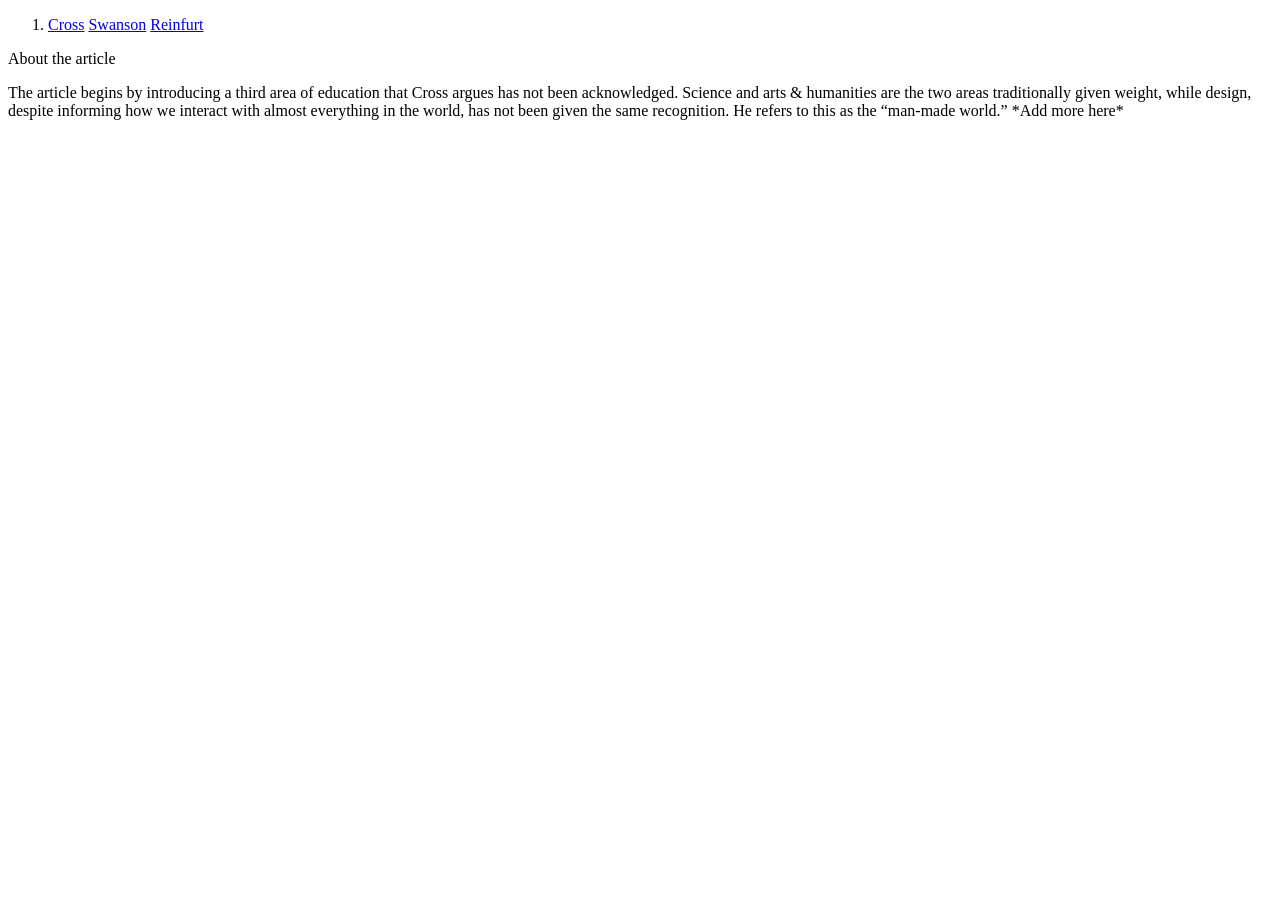
==== index.html @ 076db0ed "Redesigned nav for articles" ====
<!DOCTYPE html>
<html>
	<head>
		<title>My direction 1 sketch</title>
		<meta name="viewport" content="width=device-width, initial-scale=1">
		<!-- <link rel="stylesheet" href="styles/reset.css">
		<link rel="stylesheet" href="styles/common.css">
		<link rel="stylesheet" href="style.css"> -->

		<style>
			@import 'styles/reset.css' layer(reset);
			@import 'styles/common.css' layer(common);
		</style>

		<link rel="preconnect" href="https://fonts.googleapis.com">
		<link rel="preconnect" href="https://fonts.gstatic.com" crossorigin>
		<link href="https://fonts.googleapis.com/css2?family=Anton&family=Architects+Daughter&family=Be+Vietnam+Pro:ital,wght@0,100;0,200;0,300;0,400;0,500;0,600;0,700;0,800;0,900;1,100;1,200;1,300;1,400;1,500;1,600;1,700;1,800;1,900&family=Bricolage+Grotesque:opsz,wght@12..96,200..800&family=DM+Sans:ital,opsz,wght@0,9..40,100..1000;1,9..40,100..1000&family=Fjalla+One&family=Kalam:wght@300;400;700&family=Lora:ital,wght@0,400..700;1,400..700&family=Merriweather:ital,opsz,wght@0,18..144,300..900;1,18..144,300..900&family=Montserrat:ital,wght@0,100..900;1,100..900&family=Oswald:wght@200..700&family=Permanent+Marker&family=Playwrite+CU+Guides&family=Raleway:ital,wght@0,100..900;1,100..900&family=Roboto+Condensed:ital,wght@0,100..900;1,100..900&family=Roboto:ital,wght@0,100..900;1,100..900&display=swap" rel="stylesheet">
	</head>
	<body>
		<nav class="articles">
			<ol>
				<li>
					<a href="../a1-cross/index.html">Cross</a>
					<a href="../a2-swanson/index.html">Swanson</a>
					<a href="../a3-reinfurt/index.html">Reinfurt</a>
				</li>
			</ol>
		</nav>
		<aside class="introduction">
			<p>About the article</p>
			<p>The article begins by introducing a third area of education that Cross argues has not been acknowledged. Science and arts & humanities are the two areas traditionally given weight, while design, despite informing how we interact with almost everything in the world, has not been given the same recognition. He refers to this as the “man-made world.” *Add more here* </p>
		</aside>
	</body>
</html>
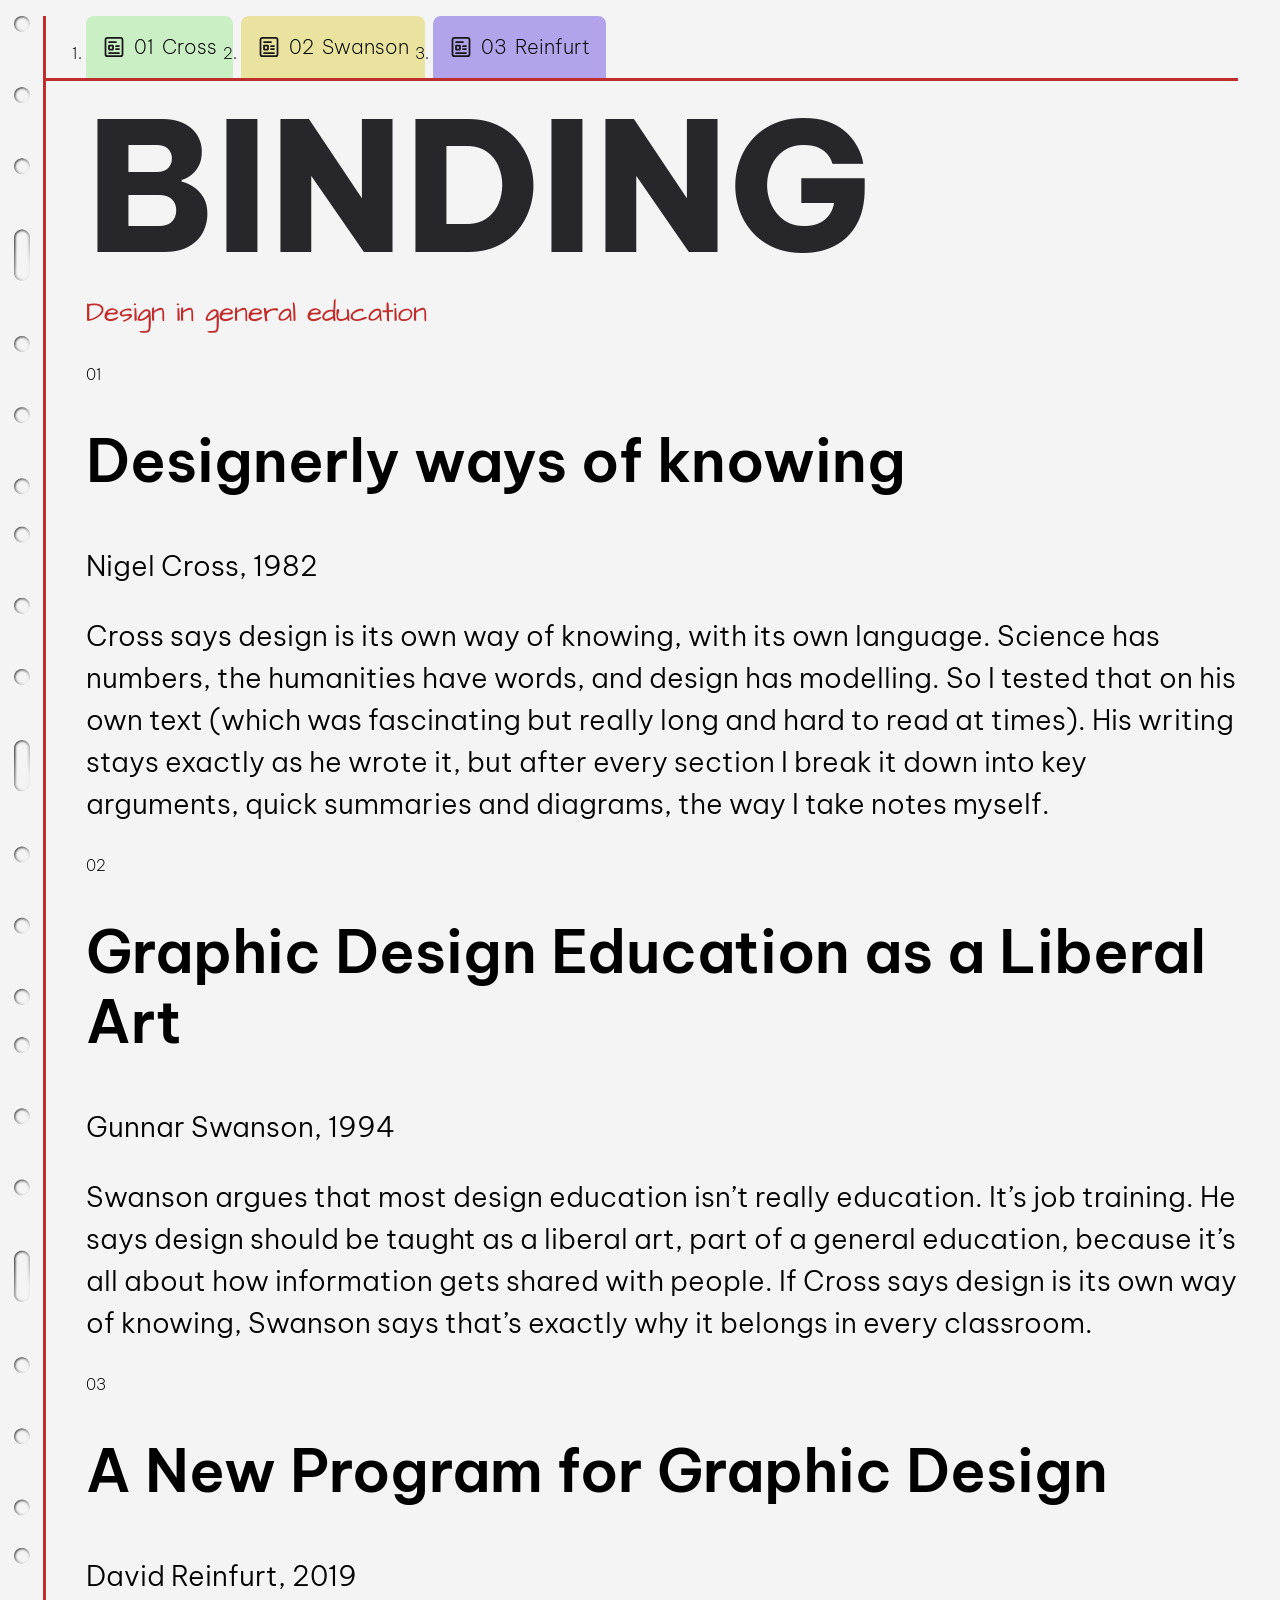
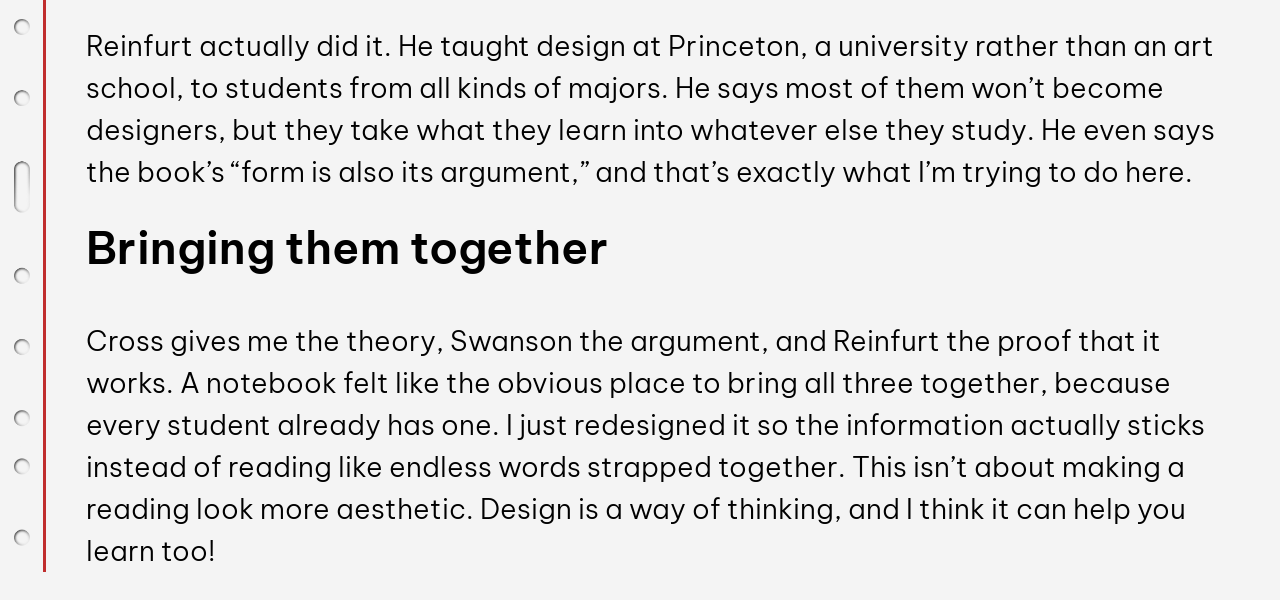
==== commit da345634: "Main index and common css page" ====
--- a/index.html
+++ b/index.html
@@ -20,16 +20,60 @@
 		<nav class="articles">
 			<ol>
 				<li>
-					<a href="../a1-cross/index.html">Cross</a>
-					<a href="../a2-swanson/index.html">Swanson</a>
-					<a href="../a3-reinfurt/index.html">Reinfurt</a>
+					<a href="a1-cross/index.html" class="current">
+						<img class="icon" src="styles/images/article.svg">
+						<span class="tab-number">01</span>
+						<span class="tab-author">Cross</span>
+					</a>
+				</li>
+				<li>
+					<a href="a2-swanson/index.html">
+						<img class="icon" src="styles/images/article.svg">
+						<span class="tab-number">02</span>
+						<span class="tab-author">Swanson</span>
+					</a>
+				</li>
+				<li>
+					<a href="a3-reinfurt/index.html">
+						<img class="icon" src="styles/images/article.svg">
+						<span class="tab-number">03</span>
+						<span class="tab-author">Reinfurt</span>
+					</a>
 				</li>
 			</ol>
 		</nav>
-		<aside class="introduction">
-			<p>About the article</p>
-			<p>The article begins by introducing a third area of education that Cross argues has not been acknowledged. Science and arts & humanities are the two areas traditionally given weight, while design, despite informing how we interact with almost everything in the world, has not been given the same recognition. He refers to this as the “man-made world.” *Add more here* </p>
-		</aside>
+		<main>
+			<h1>Binding</h1>
+			<p class="theme">Design in general education</p>
+			<section class="reading-cross">
+				<div class="reading-title">
+					<span class="section-number">01</span>
+					<h2>Designerly ways of knowing</h2>
+					<p class="author">Nigel Cross, 1982</p>
+					<p>Cross says design is its own way of knowing, with its own language. Science has numbers, the humanities have words, and design has modelling. So I tested that on his own text (which was fascinating but really long and hard to read at times). His writing stays exactly as he wrote it, but after every section I break it down into key arguments, quick summaries and diagrams, the way I take notes myself.</p>
+				</div>
+			</section>
+			<section class="reading-Swanson">
+				<div class="reading-title">
+					<span class="section-number">02</span>
+					<h2>Graphic Design Education as a Liberal Art</h2>
+					<p class="author">Gunnar Swanson, 1994</p>
+					<p>Swanson argues that most design education isn’t really education. It’s job training. He says design should be taught as a liberal art, part of a general education, because it’s all about how information gets shared with people. If Cross says design is its own way of knowing, Swanson says that’s exactly why it belongs in every classroom.</p>
+				</div>
+			</section>
+			<section class="reading-reinfurt">
+				<div class="reading-title">
+					<span class="section-number">03</span>
+					<h2>A New Program for Graphic Design</h2>
+					<p class="author">David Reinfurt, 2019</p>
+					<p>Reinfurt actually did it. He taught design at Princeton, a university rather than an art school, to students from all kinds of majors. He says most of them won’t become designers, but they take what they learn into whatever else they study. He even says the book’s “form is also its argument,” and that’s exactly what I’m trying to do here.</p>
+				</div>
+			</section>
+			<section>
+				<h3>Bringing them together</h3>
+				<p>Cross gives me the theory, Swanson the argument, and Reinfurt the proof that it works. A notebook felt like the obvious place to bring all three together, because every student already has one. I just redesigned it so the information actually sticks instead of reading like endless words strapped together. This isn’t about making a reading look more aesthetic. Design is a way of thinking, and I think it can help you learn too! </p>
+			</section>
+		</main>
 	</body>
 </html>
 
--- a/styles/common.css
+++ b/styles/common.css
@@ -0,0 +1,239 @@
+:root {
+/* BACKGROUND */
+--background-opt1: rgb(244, 244, 244);
+--background-opt2: linear-gradient(to bottom,rgb(180, 180, 180)5%, rgb(180, 180, 180) 5%, rgb(107, 111, 143) 70%, rgb(146, 173, 178));
+	/* Positioning color stops with liner gradient */
+	/* https://developer.mozilla.org/en-US/docs/Web/CSS/Guides/Images/Using_gradients */
+	/* You can choose the direction of the gradient and also the percentage of space taken up by each colour.  */
+/* COLOURS */
+--primary-black: rgb(0, 0, 0);
+--primary-white: rgb(243, 243, 243);
+--primary-blue: rgb(0, 134, 146);
+--primary-green:rgb(1, 199, 126);
+--primary-purple:rgb(101, 66, 227);
+--primary-grey:rgb(39, 38, 42);
+--pastel-yellow:rgb(234, 227, 159);
+--pastel-green:rgb(202, 239, 197);
+--pastel-purple: rgb(179, 163, 234);
+--accent2:rgb(226, 177, 0);
+--accent-red: rgb(192, 45, 45);
+--accent-pink:rgb(242, 232, 232);
+/* --accent-green: rgb(52, 195, 52); */
+--stickynote:rgb(234, 227, 159);
+--highlight: rgb(202, 239, 197);
+/* TYPEFACE */
+--heading-typeface:'architects daughter',sans-serif;
+--primary-typeface:'Be Vietnam Pro',sans-serif;
+--metadata-typeface:var(--primary-typeface);
+--accent-typeface:'Architects Daughter', cursive;
+--accent-typeface2:'Annie Use Your Telescope', cursive;
+/* TEXTSIZES */
+--basetext:0.5rem;
+--text-xsml: calc(1.8*var(--basetext));
+--text-sml:calc(2.5*var(--basetext));
+--text-md: calc(1.5*var(--text-sml));
+--text-lrg: calc(1.5*var(--text-md));
+--text-xlrg: calc(2*var(--text-lrg));
+--text-xxlrg: calc(2*var(--text-xlrg));
+/* TEXTTYPE */
+--references: var(--text-xsml);
+--content: var(--text-sml);
+--metadata: calc(1.3*var(--text-md));
+--subheading-xsm: var(--metadata);
+--subheading-sm: var(--text-lrg);
+--subheading-lrg: calc(1.3* var(--subheading-sm));
+--heading: var(--text-xlrg);
+--heading-lrg: var(--text-xxlrg);
+/* LEADING */
+--tight: 1;
+--regular: 1.2;
+--relaxed: 1.5;
+--open:1.8;
+--loose: 2;
+/* WEIGHT */
+--base-weight:100;
+--thin-wt: calc(1.5*var(--base-weight));
+--regular-wt: calc(1.5*var(--thin-wt));
+--semibold-wt: calc(1.5*var(--regular-wt));
+--bold-wt: calc(1.5*var(--semibold-wt));
+--extrabold-wt: calc(1.5*var(--bold-wt));
+/* SPACING */
+--base-spacing: var(--basetext);
+--base-spacing-lrg: calc(1.5*var(--base-spacing));
+--paragraph-spacing:calc(2*var(--base-spacing));
+--section-spacing: calc(2.5*var(--paragraph-spacing));
+--content-indent: var(--paragraph-spacing);
+/* CIRCLE */
+--circle-size: 1.7em;
+--circle-padding: 0.25rem;
+/* MAXSIZE */
+--page-max-sticky: 20rem;
+--page-max-stickywide: 30rem;
+--page-max-phone: 50rem;
+--page-max-laptop:75rem;
+}
+
+body {
+	background-repeat: repeat;
+	background-color: var(--background-opt1);
+	color: var(--primary-black);
+	max-inline-size: var(--page-max-phone);
+	margin-inline: auto;
+	font-family: var(--primary-typeface);
+	font-weight: var(--regular-wt);
+	line-height: var(--relaxed);
+	/* margin-inline: var(--paragraph-spacing); */
+	border-inline-start: solid var(--accent-red) 0.2rem;
+	padding-inline-start: var(--paragraph-spacing);
+	position: relative;
+	margin-inline-start: var(--section-spacing);
+
+	&::before {
+		content: "";
+		position: absolute;
+		inset-block-start: 0;
+		inset-block-end: 0;
+		inline-size: var(--paragraph-spacing);
+		background-image: url("images/fighole3.png");
+		background-repeat: repeat;
+		background-size: 100%;
+		inset-inline-start: -2rem;
+
+		@media (width > 768px) {
+			inset-inline-start: -6rem;
+				/* Makes the holes start further from the margin when on a larger screen  */
+		}
+	}
+
+	@media (width > 768px) {
+		margin-inline: auto;
+		padding-inline-start: var(--section-spacing);
+		max-inline-size: clamp(40rem, 90vw , var(--page-max-laptop));
+			/* Range of values between a defined minimum bound and a maximum bound. */
+			/* https://typography-interaction-2627.github.io/topic/responsive/#clamp */
+			/* setting the min, preferred value and max width of the screen respectively when the screen width goes over 768px */
+	}
+}
+
+h1{
+	color: var(--primary-grey);
+	font-family:var(--primary-typeface);
+	font-weight: var(--extrabold-wt);
+	margin-block: var(--paragraph-spacing);
+	text-transform: uppercase;
+	line-height: var(--tight);
+
+	/* @media (width > 600px) { */
+		font-size: clamp(var(--subheading-lrg), 14vw , var(--heading-lrg));
+
+	span{
+		/* padding-inline: 0.5rem; */
+		font-family: var(--accent-typeface);
+		font-size: clamp(var(--subheading-lrg), 12vw , var(--heading-lrg));
+		color:var(--primary-purple);
+		letter-spacing: 0.2em;
+		display: inline-block;
+		/* so that rotate works on an inline element */
+		rotate: -2deg;
+	}
+}
+
+h2, h3 {
+	color: var(--primary-black);
+	font-family:var(--primary-typeface);
+	font-weight: var(--bold-wt);
+}
+
+h2 {
+	margin-block-start: var(--section-spacing);
+	font-size: clamp(var(--subheading-xsm), 6vw , var(--subheading-lrg));
+	line-height: var(--regular);
+		/* Fluid line height */
+		/* https://chatgpt.com/share/6af3a830-91dc-83ea-9ccd-0fc8346de80f */
+		/* Instead of making the line height sit between a min and max value, this makes it responsive to the size of the text height */
+	}
+
+h3 {
+	margin-block-start: var(--paragraph-spacing);
+	font-size: clamp(var(--metadata), 6vw , var(--subheading-sm));
+	line-height: var(--regular);
+}
+
+P {
+	margin-block-start: var(--base-spacing-lrg);
+	color: var(--primary-black);
+	font-weight: var(--semibold-wt);
+	line-height: var(--relaxed);
+	font-size: clamp(var(--content), 2.5vw, calc(1.4 * var(--content)));
+
+	&.theme {
+		color: var(--accent-red);
+		font-family:var(--accent-typeface);
+	}
+}
+
+nav.articles {
+	margin-block-start: var(--paragraph-spacing);
+
+	ol {
+		display: flex;
+		flex-wrap: wrap;
+		align-items: flex-end;
+		column-gap: var(--base-spacing);
+		padding: 0;
+		padding-inline-start: var(--paragraph-spacing);
+		margin-block-start: 0;
+		margin-block-end: 0;
+		margin-inline-start: calc(-1 * var(--paragraph-spacing));
+		border-block-end: solid var(--accent-red) 0.2rem;
+
+		@media (width > 768px) {
+			padding-inline-start: var(--section-spacing);
+			margin-inline-start: calc(-1 * var(--section-spacing));
+		}
+	}
+
+	a {
+		display: flex;
+		align-items: center;
+		column-gap: var(--base-spacing);
+		padding: var(--base-spacing);
+		border-radius: var(--base-spacing) var(--base-spacing) 0 0;
+		font-family: var(--primary-typeface);
+		font-size: var(--references);
+		color: var(--primary-black);
+		text-decoration-line: none;
+
+		@media (width > 768px) {
+			font-size: var(--content);
+			padding: var(--paragraph-spacing);
+
+			&:hover {
+				color: var(--primary-blue);
+			}
+		}
+	}
+
+	li:nth-child(1) a {
+		background-color: var(--pastel-green);
+	}
+
+	li:nth-child(2) a {
+		background-color: var(--pastel-yellow);
+	}
+
+	li:nth-child(3) a {
+		background-color: var(--pastel-purple);
+	}
+
+	.icon {
+		inline-size: 1.2em;
+		block-size: 1.2em;
+	}
+
+	.tab-number {
+		display: inline;
+		font-family: var(--primary-typeface);
+		color: var(--primary-black);
+	}
+}
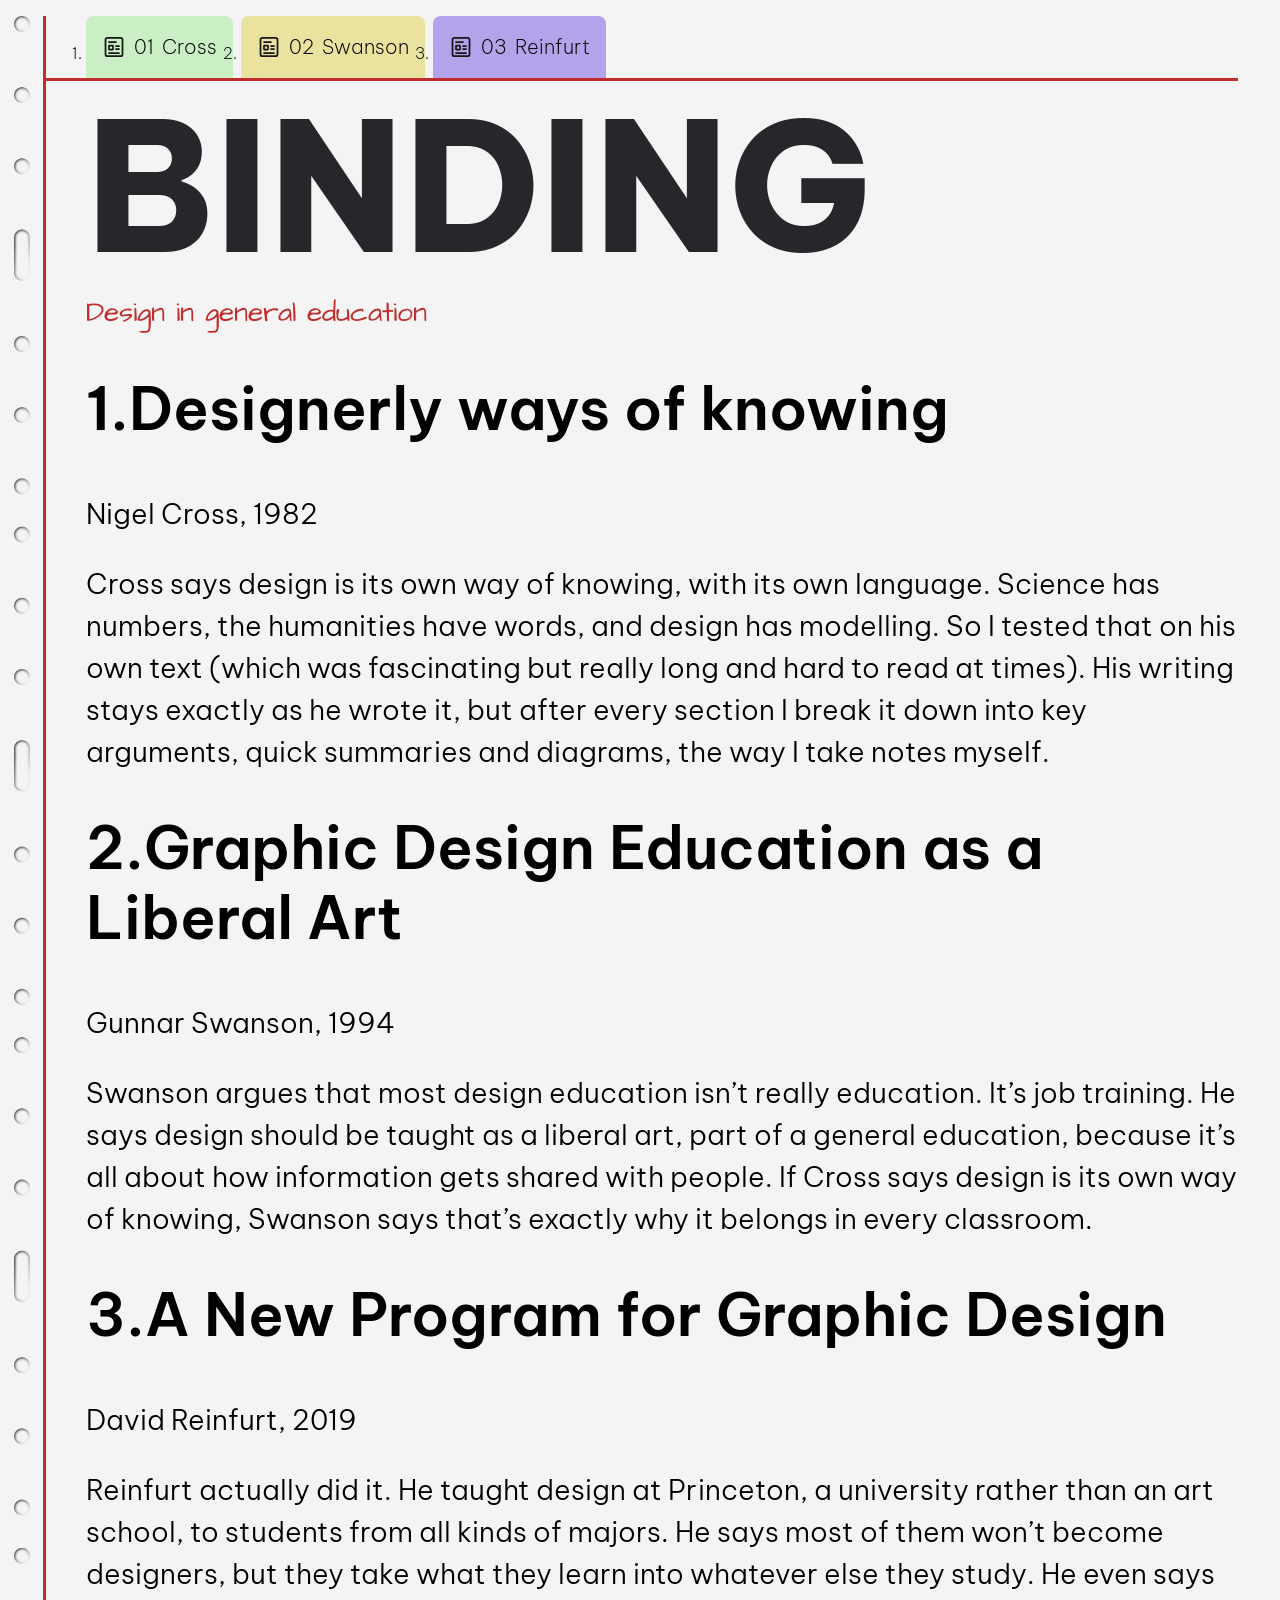
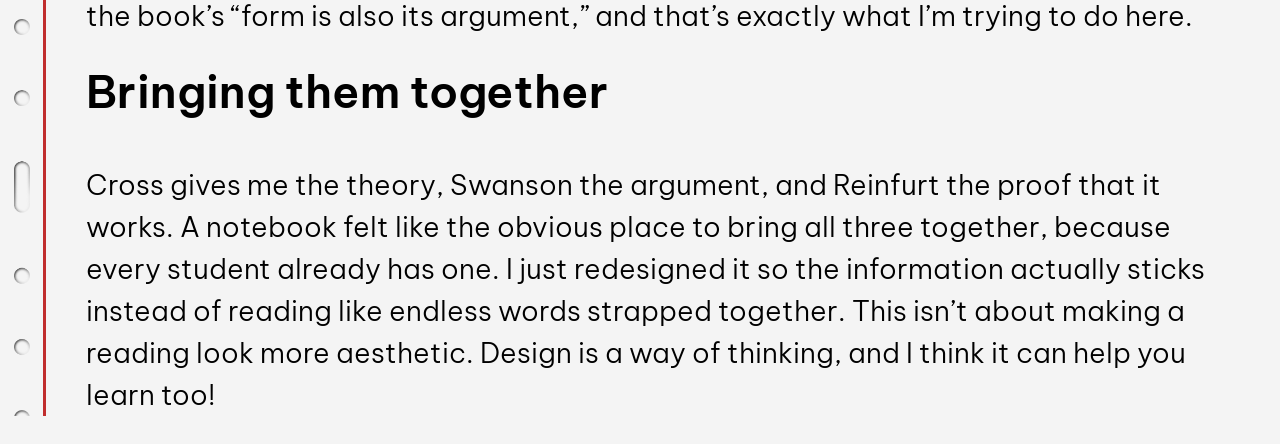
==== commit 7b5ca4aa: "Added numbers to index file" ====
--- a/index.html
+++ b/index.html
@@ -47,24 +47,24 @@
 			<p class="theme">Design in general education</p>
 			<section class="reading-cross">
 				<div class="reading-title">
-					<span class="section-number">01</span>
-					<h2>Designerly ways of knowing</h2>
+					<!-- <span class="section-number">01</span> -->
+					<h2>1.Designerly ways of knowing</h2>
 					<p class="author">Nigel Cross, 1982</p>
 					<p>Cross says design is its own way of knowing, with its own language. Science has numbers, the humanities have words, and design has modelling. So I tested that on his own text (which was fascinating but really long and hard to read at times). His writing stays exactly as he wrote it, but after every section I break it down into key arguments, quick summaries and diagrams, the way I take notes myself.</p>
 				</div>
 			</section>
 			<section class="reading-Swanson">
 				<div class="reading-title">
-					<span class="section-number">02</span>
-					<h2>Graphic Design Education as a Liberal Art</h2>
+					<!-- <span class="section-number">02</span> -->
+					<h2>2.Graphic Design Education as a Liberal Art</h2>
 					<p class="author">Gunnar Swanson, 1994</p>
 					<p>Swanson argues that most design education isn’t really education. It’s job training. He says design should be taught as a liberal art, part of a general education, because it’s all about how information gets shared with people. If Cross says design is its own way of knowing, Swanson says that’s exactly why it belongs in every classroom.</p>
 				</div>
 			</section>
 			<section class="reading-reinfurt">
 				<div class="reading-title">
-					<span class="section-number">03</span>
-					<h2>A New Program for Graphic Design</h2>
+					<!-- <span class="section-number">03</span> -->
+					<h2>3.A New Program for Graphic Design</h2>
 					<p class="author">David Reinfurt, 2019</p>
 					<p>Reinfurt actually did it. He taught design at Princeton, a university rather than an art school, to students from all kinds of majors. He says most of them won’t become designers, but they take what they learn into whatever else they study. He even says the book’s “form is also its argument,” and that’s exactly what I’m trying to do here.</p>
 				</div>
--- a/styles/common.css
+++ b/styles/common.css
@@ -237,3 +237,5 @@
 		color: var(--primary-black);
 	}
 }
+
+
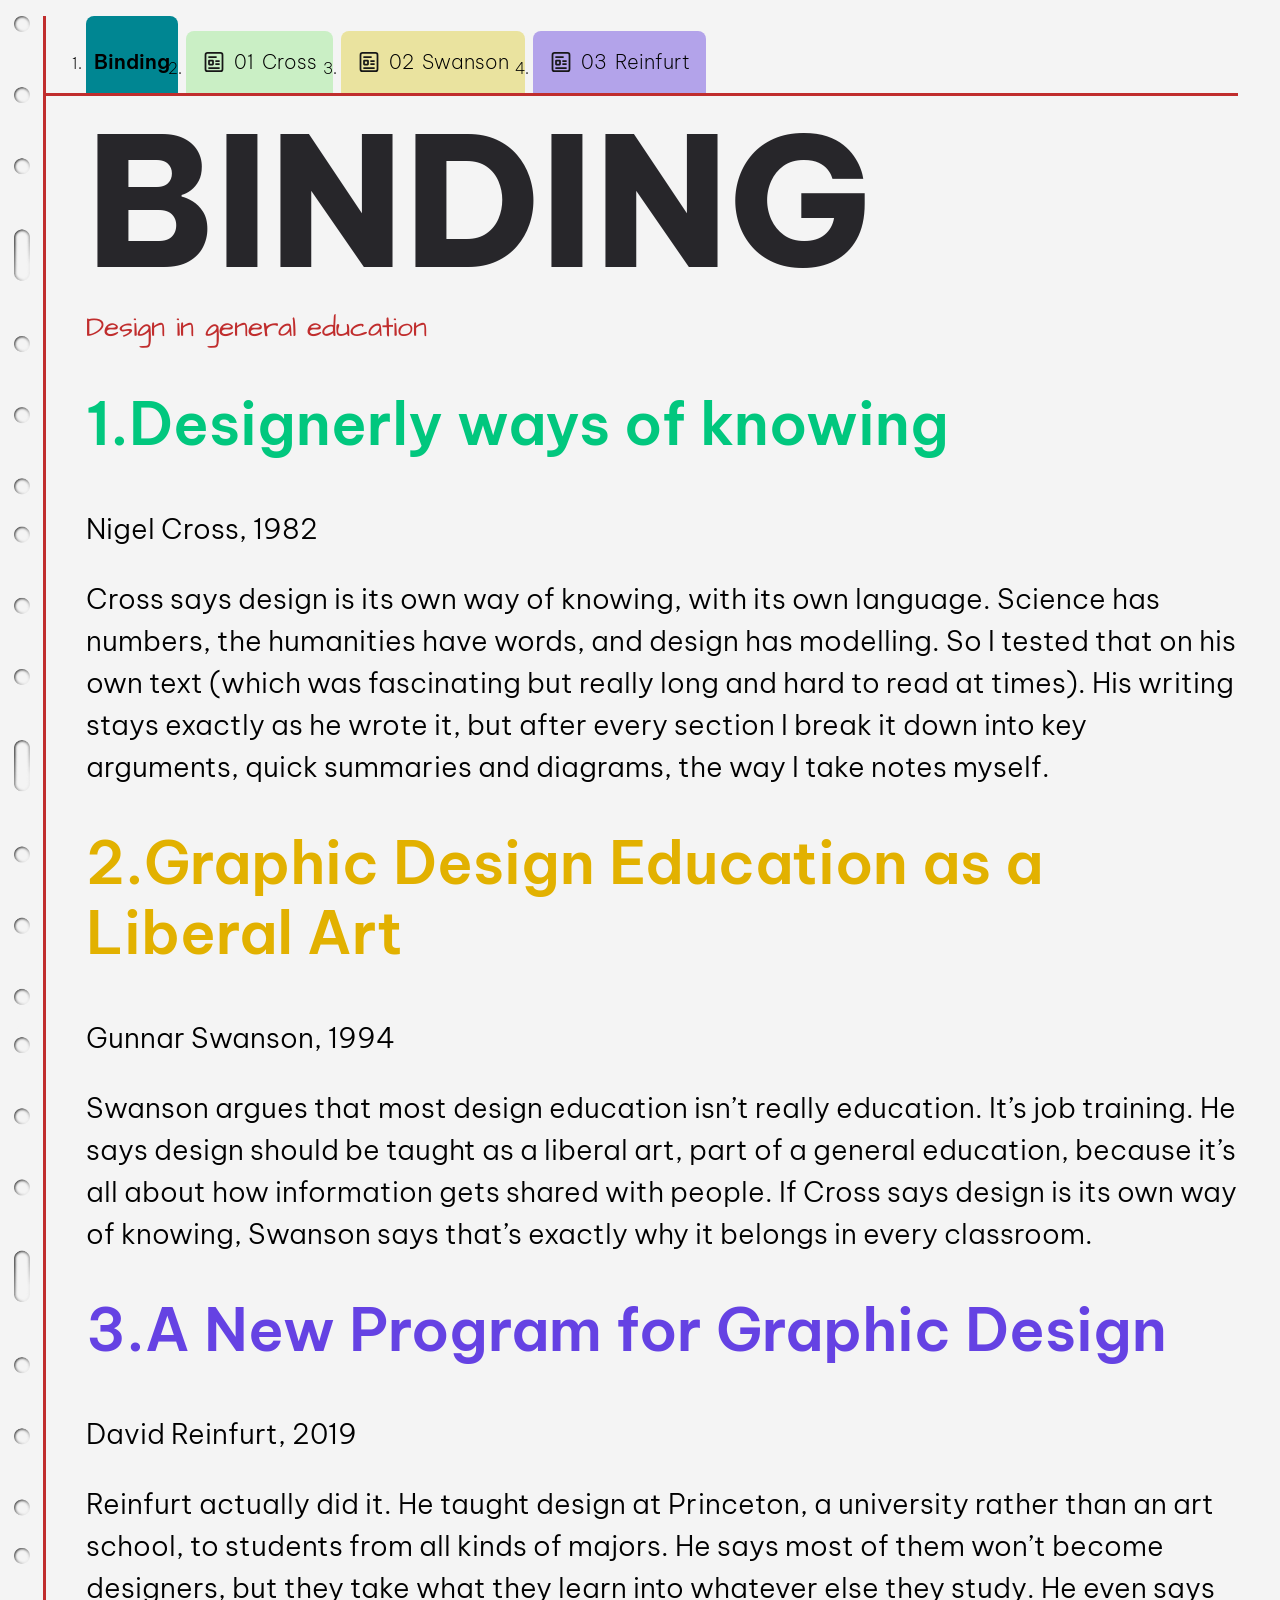
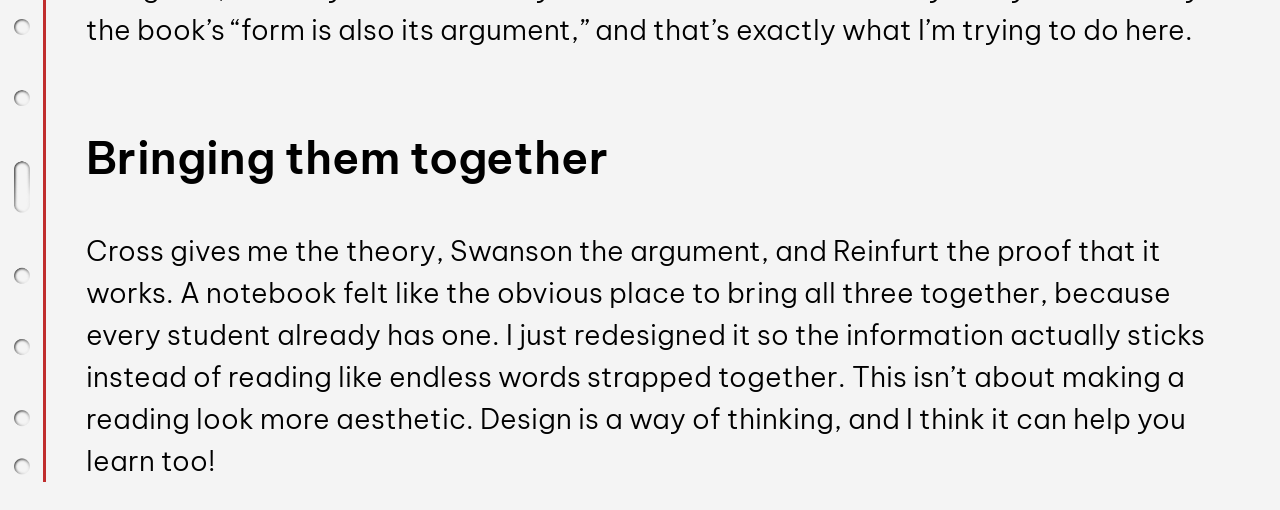
==== commit 925d4370: "binding page styles and nav" ====
--- a/index.html
+++ b/index.html
@@ -20,7 +20,11 @@
 		<nav class="articles">
 			<ol>
 				<li>
-					<a href="a1-cross/index.html" class="current">
+					<a href="../index.html" class="home-tab current">Binding</a>
+					<!-- <img class="icon" src="styles/images/article.svg"> -->
+				</li>
+				<li>
+					<a href="a1-cross/index.html">
 						<img class="icon" src="styles/images/article.svg">
 						<span class="tab-number">01</span>
 						<span class="tab-author">Cross</span>
@@ -48,28 +52,28 @@
 			<section class="reading-cross">
 				<div class="reading-title">
 					<!-- <span class="section-number">01</span> -->
-					<h2>1.Designerly ways of knowing</h2>
-					<p class="author">Nigel Cross, 1982</p>
+					<h2 class="dwok">1.Designerly ways of knowing</h2>
+					<p class="author-title">Nigel Cross, 1982</p>
 					<p>Cross says design is its own way of knowing, with its own language. Science has numbers, the humanities have words, and design has modelling. So I tested that on his own text (which was fascinating but really long and hard to read at times). His writing stays exactly as he wrote it, but after every section I break it down into key arguments, quick summaries and diagrams, the way I take notes myself.</p>
 				</div>
 			</section>
 			<section class="reading-Swanson">
 				<div class="reading-title">
 					<!-- <span class="section-number">02</span> -->
-					<h2>2.Graphic Design Education as a Liberal Art</h2>
-					<p class="author">Gunnar Swanson, 1994</p>
+					<h2 class="gdeaala">2.Graphic Design Education as a Liberal Art</h2>
+					<p class="author-title">Gunnar Swanson, 1994</p>
 					<p>Swanson argues that most design education isn’t really education. It’s job training. He says design should be taught as a liberal art, part of a general education, because it’s all about how information gets shared with people. If Cross says design is its own way of knowing, Swanson says that’s exactly why it belongs in every classroom.</p>
 				</div>
 			</section>
 			<section class="reading-reinfurt">
 				<div class="reading-title">
 					<!-- <span class="section-number">03</span> -->
-					<h2>3.A New Program for Graphic Design</h2>
-					<p class="author">David Reinfurt, 2019</p>
+					<h2 class="anpfgd">3.A New Program for Graphic Design</h2>
+					<p class="author-title">David Reinfurt, 2019</p>
 					<p>Reinfurt actually did it. He taught design at Princeton, a university rather than an art school, to students from all kinds of majors. He says most of them won’t become designers, but they take what they learn into whatever else they study. He even says the book’s “form is also its argument,” and that’s exactly what I’m trying to do here.</p>
 				</div>
 			</section>
-			<section>
+			<section class="combining">
 				<h3>Bringing them together</h3>
 				<p>Cross gives me the theory, Swanson the argument, and Reinfurt the proof that it works. A notebook felt like the obvious place to bring all three together, because every student already has one. I just redesigned it so the information actually sticks instead of reading like endless words strapped together. This isn’t about making a reading look more aesthetic. Design is a way of thinking, and I think it can help you learn too! </p>
 			</section>
--- a/styles/common.css
+++ b/styles/common.css
@@ -12,6 +12,7 @@
 --primary-green:rgb(1, 199, 126);
 --primary-purple:rgb(101, 66, 227);
 --primary-grey:rgb(39, 38, 42);
+--pastel-blue:rgb(161, 232, 236);
 --pastel-yellow:rgb(234, 227, 159);
 --pastel-green:rgb(202, 239, 197);
 --pastel-purple: rgb(179, 163, 234);
@@ -62,6 +63,7 @@
 --base-spacing-lrg: calc(1.5*var(--base-spacing));
 --paragraph-spacing:calc(2*var(--base-spacing));
 --section-spacing: calc(2.5*var(--paragraph-spacing));
+--divider-spacing: calc(2* var(--section-spacing));
 --content-indent: var(--paragraph-spacing);
 /* CIRCLE */
 --circle-size: 1.7em;
@@ -151,6 +153,16 @@
 		/* Fluid line height */
 		/* https://chatgpt.com/share/6af3a830-91dc-83ea-9ccd-0fc8346de80f */
 		/* Instead of making the line height sit between a min and max value, this makes it responsive to the size of the text height */
+
+		&.dwok {
+			color: var(--primary-green);
+		}
+		&.gdeaala {
+			color: var(--accent2);
+		}
+		&.anpfgd {
+			color: var(--primary-purple);
+		}
 	}
 
 h3 {
@@ -209,20 +221,33 @@
 			padding: var(--paragraph-spacing);
 
 			&:hover {
-				color: var(--primary-blue);
+				color: var(--primary-white);
 			}
 		}
+
+		&.current {
+			padding-block: var(--paragraph-spacing);
+			padding-inline: var(--base-spacing);
+			font-weight: var(--bold-wt);
+			@media (width > 768px) {
+				padding-block-start: calc(var(--section-spacing)/1.3);
+			}
+		}
 	}
 
 	li:nth-child(1) a {
+		background-color: var(--primary-blue);
+	}
+
+	li:nth-child(2) a {
 		background-color: var(--pastel-green);
 	}
 
-	li:nth-child(2) a {
+	li:nth-child(3) a {
 		background-color: var(--pastel-yellow);
 	}
 
-	li:nth-child(3) a {
+	li:nth-child(4) a {
 		background-color: var(--pastel-purple);
 	}
 
@@ -237,5 +262,13 @@
 		color: var(--primary-black);
 	}
 }
-
-
+section {
+	margin-block-start: var(--section-spacing);
+}
+
+.combining {
+	margin-block-start: var(--divider-spacing);
+}
+
+
+
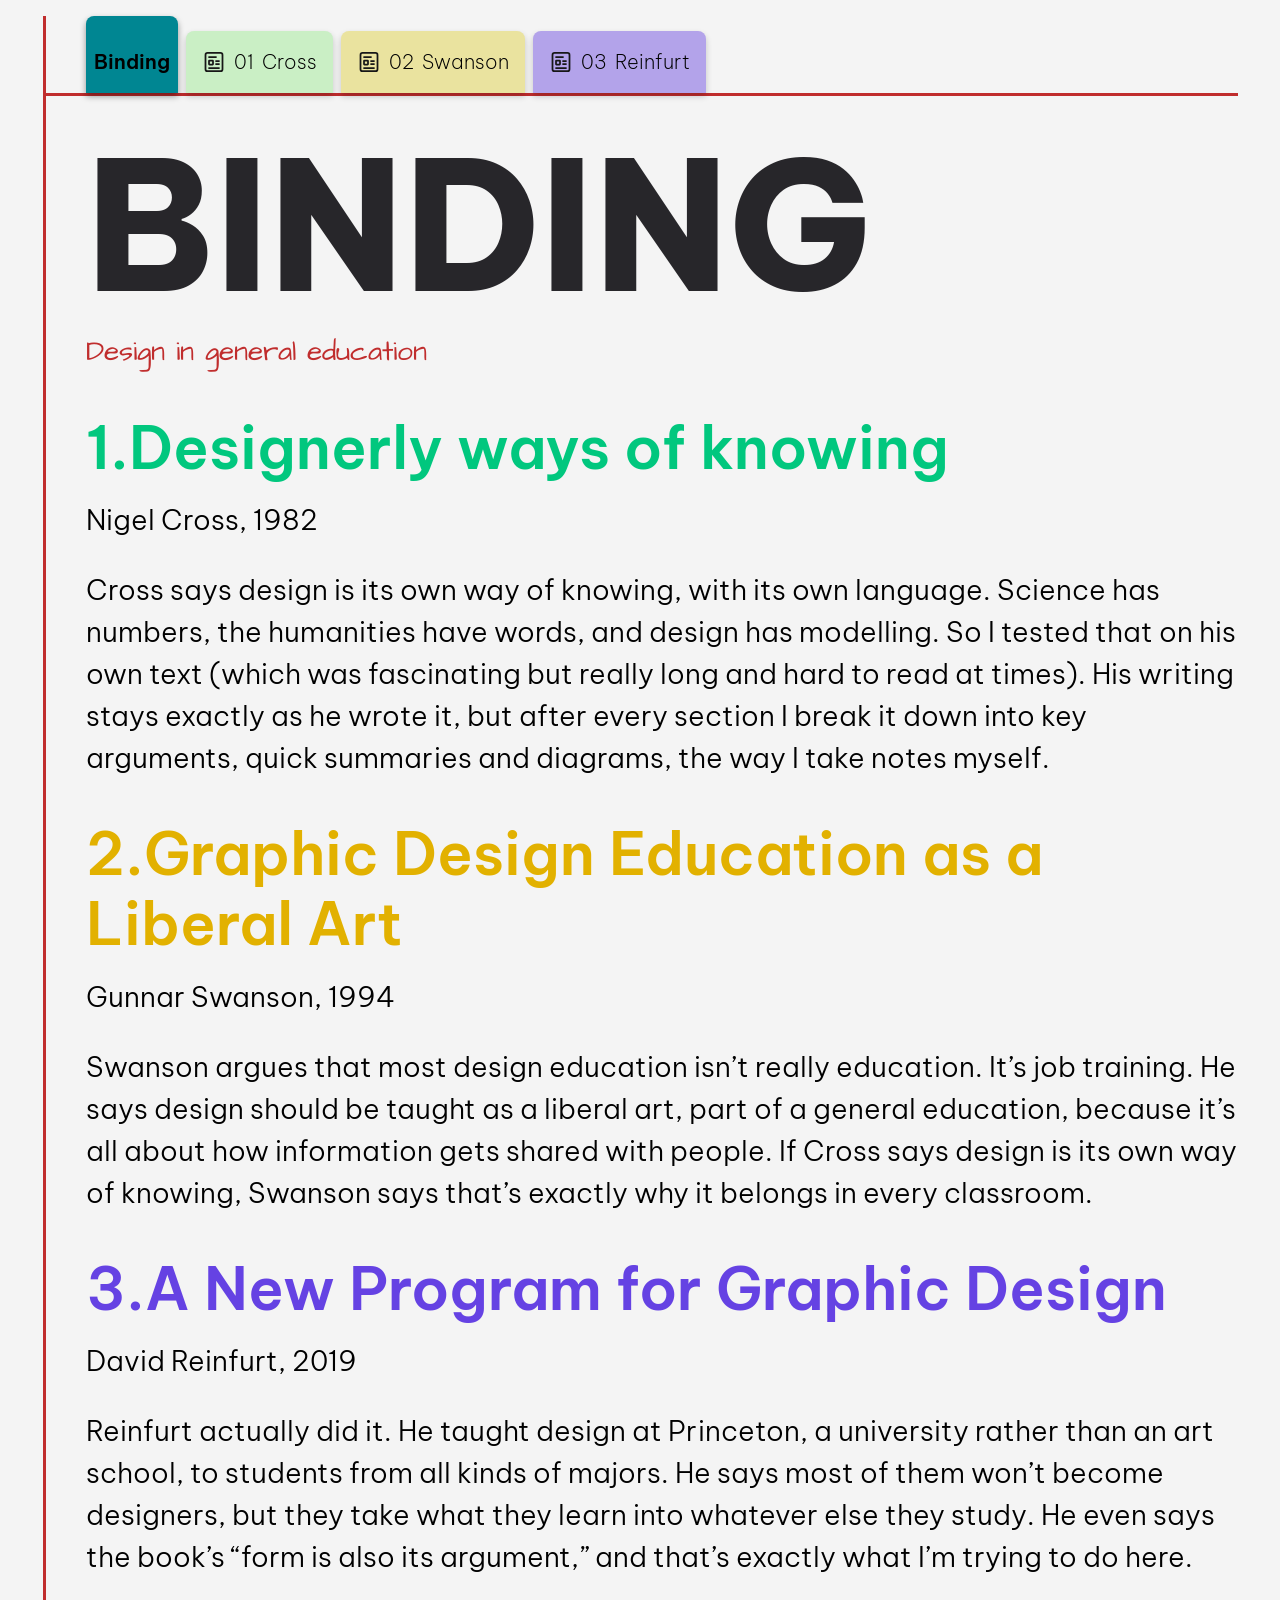
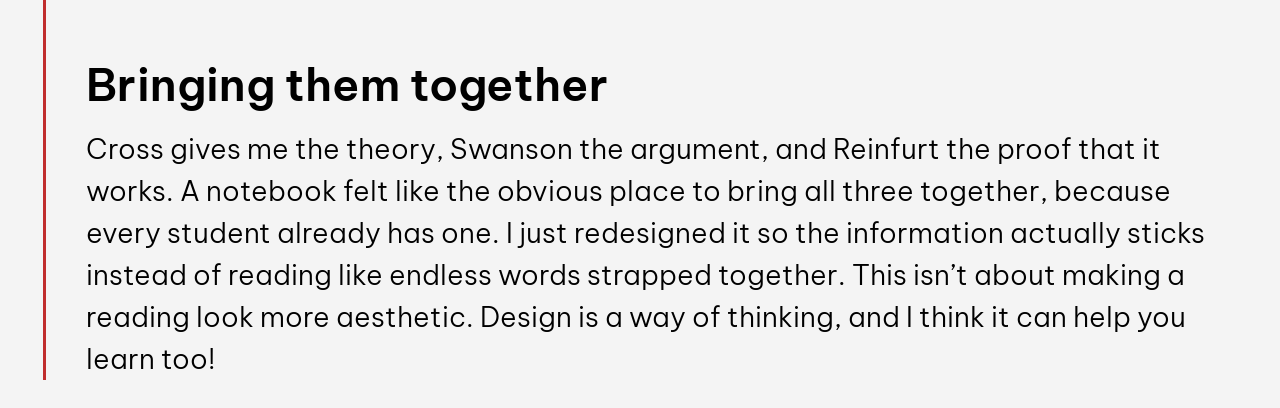
==== commit 9e49568c: "added shadow to tabs And cleaned up home.css page" ====
--- a/index.html
+++ b/index.html
@@ -10,6 +10,7 @@
 		<style>
 			@import 'styles/reset.css' layer(reset);
 			@import 'styles/common.css' layer(common);
+			@import 'styles/home.css' layer(home);
 		</style>
 
 		<link rel="preconnect" href="https://fonts.googleapis.com">
--- a/styles/common.css
+++ b/styles/common.css
@@ -1,6 +1,6 @@
 :root {
 /* BACKGROUND */
---background-opt1: rgb(244, 244, 244);
+--background-opt1: rgb(239, 239, 239);
 --background-opt2: linear-gradient(to bottom,rgb(180, 180, 180)5%, rgb(180, 180, 180) 5%, rgb(107, 111, 143) 70%, rgb(146, 173, 178));
 	/* Positioning color stops with liner gradient */
 	/* https://developer.mozilla.org/en-US/docs/Web/CSS/Guides/Images/Using_gradients */
@@ -12,6 +12,7 @@
 --primary-green:rgb(1, 199, 126);
 --primary-purple:rgb(101, 66, 227);
 --primary-grey:rgb(39, 38, 42);
+--primary-orange: rgb(214, 97, 24);
 --pastel-blue:rgb(161, 232, 236);
 --pastel-yellow:rgb(234, 227, 159);
 --pastel-green:rgb(202, 239, 197);
@@ -19,9 +20,10 @@
 --accent2:rgb(226, 177, 0);
 --accent-red: rgb(192, 45, 45);
 --accent-pink:rgb(242, 232, 232);
-/* --accent-green: rgb(52, 195, 52); */
---stickynote:rgb(234, 227, 159);
---highlight: rgb(202, 239, 197);
+--accent-green: rgb(52, 195, 52);
+--stickynote:rgb(234, 198, 159);
+--highlight: rgb(239, 234, 197);
+
 /* TYPEFACE */
 --heading-typeface:'architects daughter',sans-serif;
 --primary-typeface:'Be Vietnam Pro',sans-serif;
@@ -63,7 +65,6 @@
 --base-spacing-lrg: calc(1.5*var(--base-spacing));
 --paragraph-spacing:calc(2*var(--base-spacing));
 --section-spacing: calc(2.5*var(--paragraph-spacing));
---divider-spacing: calc(2* var(--section-spacing));
 --content-indent: var(--paragraph-spacing);
 /* CIRCLE */
 --circle-size: 1.7em;
@@ -71,12 +72,12 @@
 /* MAXSIZE */
 --page-max-sticky: 20rem;
 --page-max-stickywide: 30rem;
+--page-max-keyargument: 45rem;
 --page-max-phone: 50rem;
 --page-max-laptop:75rem;
 }
 
 body {
-	background-repeat: repeat;
 	background-color: var(--background-opt1);
 	color: var(--primary-black);
 	max-inline-size: var(--page-max-phone);
@@ -84,25 +85,27 @@
 	font-family: var(--primary-typeface);
 	font-weight: var(--regular-wt);
 	line-height: var(--relaxed);
-	/* margin-inline: var(--paragraph-spacing); */
+	margin-inline: var(--paragraph-spacing);
 	border-inline-start: solid var(--accent-red) 0.2rem;
 	padding-inline-start: var(--paragraph-spacing);
 	position: relative;
-	margin-inline-start: var(--section-spacing);
+	margin-inline-start: var(--paragraph-spacing);
 
 	&::before {
 		content: "";
-		position: absolute;
-		inset-block-start: 0;
-		inset-block-end: 0;
-		inline-size: var(--paragraph-spacing);
-		background-image: url("images/fighole3.png");
-		background-repeat: repeat;
-		background-size: 100%;
-		inset-inline-start: -2rem;
+		display: none;
 
 		@media (width > 768px) {
-			inset-inline-start: -6rem;
+			inset-inline-start: -4rem;
+			position: absolute;
+			inset-block-start: 0;
+			inset-block-end: 0;
+			inline-size: var(--paragraph-spacing);
+			background-image: url("images/fighole3.png");
+			background-repeat: repeat;
+			/* https://developer.mozilla.org/en-US/docs/Web/CSS/Reference/Properties/background-repeat */
+			background-size: 100%;
+			display: block;
 				/* Makes the holes start further from the margin when on a larger screen  */
 		}
 	}
@@ -126,13 +129,12 @@
 	line-height: var(--tight);
 
 	/* @media (width > 600px) { */
-		font-size: clamp(var(--subheading-lrg), 14vw , var(--heading-lrg));
+		font-size: clamp(var(--subheading-lrg), 11vw , var(--heading-lrg));
 
 	span{
 		/* padding-inline: 0.5rem; */
 		font-family: var(--accent-typeface);
-		font-size: clamp(var(--subheading-lrg), 12vw , var(--heading-lrg));
-		color:var(--primary-purple);
+		font-size: clamp(var(--subheading-lrg), 11vw , var(--heading-lrg));
 		letter-spacing: 0.2em;
 		display: inline-block;
 		/* so that rotate works on an inline element */
@@ -144,29 +146,19 @@
 	color: var(--primary-black);
 	font-family:var(--primary-typeface);
 	font-weight: var(--bold-wt);
+	margin-block-start: var(--section-spacing);
+	margin-block-end: var(--paragraph-spacing);
 }
 
 h2 {
-	margin-block-start: var(--section-spacing);
 	font-size: clamp(var(--subheading-xsm), 6vw , var(--subheading-lrg));
 	line-height: var(--regular);
 		/* Fluid line height */
 		/* https://chatgpt.com/share/6af3a830-91dc-83ea-9ccd-0fc8346de80f */
 		/* Instead of making the line height sit between a min and max value, this makes it responsive to the size of the text height */
-
-		&.dwok {
-			color: var(--primary-green);
-		}
-		&.gdeaala {
-			color: var(--accent2);
-		}
-		&.anpfgd {
-			color: var(--primary-purple);
-		}
 	}
 
 h3 {
-	margin-block-start: var(--paragraph-spacing);
 	font-size: clamp(var(--metadata), 6vw , var(--subheading-sm));
 	line-height: var(--regular);
 }
@@ -176,11 +168,17 @@
 	color: var(--primary-black);
 	font-weight: var(--semibold-wt);
 	line-height: var(--relaxed);
-	font-size: clamp(var(--content), 2.5vw, calc(1.4 * var(--content)));
-
-	&.theme {
-		color: var(--accent-red);
-		font-family:var(--accent-typeface);
+	font-size: var(--content);
+	max-inline-size: 75ch;
+
+	@media (width > 768px) {
+		font-size: calc(1.2* var(--content));
+	}
+
+	&.prologue {
+		font-weight: var(--thin-wt);
+		color: var(--primary-grey);
+		font-size: clamp(calc(var(--content)/1.2), 2.5vw, calc(1.2 * var(--content)));
 	}
 }
 
@@ -215,6 +213,7 @@
 		font-size: var(--references);
 		color: var(--primary-black);
 		text-decoration-line: none;
+		box-shadow: 0 0.2rem 0.4rem rgb(0 0 0/20%);
 
 		@media (width > 768px) {
 			font-size: var(--content);
@@ -231,12 +230,13 @@
 			font-weight: var(--bold-wt);
 			@media (width > 768px) {
 				padding-block-start: calc(var(--section-spacing)/1.3);
+				box-shadow: 0 0.2rem 0.4rem rgb(0 0 0/40%);
 			}
 		}
 	}
 
 	li:nth-child(1) a {
-		background-color: var(--primary-blue);
+		background-color: var(--pastel-blue);
 	}
 
 	li:nth-child(2) a {
@@ -257,18 +257,392 @@
 	}
 
 	.tab-number {
+		display: none;
+
+		@media (width > 768px) {
 		display: inline;
 		font-family: var(--primary-typeface);
 		color: var(--primary-black);
-	}
-}
-section {
+		}
+	}
+}
+
+nav {
+	margin-block-start: var(--paragraph-spacing);
+	margin-block-end: var(--section-spacing);
+
+
+	details {
+		background-color: var(--accent-pink);
+		/* background-color: var(--stickynote); */
+		margin-block-start: var(--section-spacing);
+		padding: var(--paragraph-spacing);
+		font-family: var(--accent-typeface);
+		font-size: var(--references);
+
+		@media (width> 768px) {
+			font-size: calc(1.5*var(--content));
+			&:hover {
+				color: var(--primary-blue);
+			}
+		}
+
+	summary {
+	display: flex;
+	flex-direction: row;
+	justify-content: space-between;
+	align-items: center;
+	}
+
+		.triangle {
+			width: 0;
+			height: 0;
+			transform: rotate(0deg);
+
+			border-top-width:0.5rem ;
+			border-top-style:solid ;
+			border-top-color:transparent ;
+
+			border-bottom-width: 0.5rem;
+			border-bottom-style: solid;
+			border-bottom-color: transparent;
+
+			border-left-width: 0.5rem;
+			border-left-style: solid;
+			border-left-color: var(--primary-black);
+		}
+
+		p.tableofcontents {
+			margin: 0;
+			display: inline-block;
+			rotate: -1deg;
+		}
+
+		&[open] .triangle {
+			transform: rotate(90deg);
+		}
+
+	ol.toc {
+		background-color: var(--primary-white);
+		padding: var(--paragraph-spacing);
+		border: solid rgb(206, 206, 206) 0.1rem;
+		box-shadow: 0 0.2rem 0.4rem rgb(0 0 0/20%);
+		position: relative;
+		margin-block-start: var(--section-spacing);
+		font-family: var(--heading-typeface);
+		margin-block-end: var(--paragraph-spacing);
+	}
+
+		ol.toc::before {
+			content: "";
+			position: absolute;
+			background-color: rgb(185, 182, 182);
+			inline-size: 8rem;
+			block-size: 2rem;
+			rotate: -2deg;
+			opacity:50% ;
+			inset-block-start: -0.9rem;
+			inset-inline-start: 9rem;
+				/* https://typography-interaction-2627.github.io/topic/box-model/#absolute */
+		}
+	}
+}
+
+.toc li {
+	font-size: clamp(var(--content), 3vw , var(--metadata));
+}
+
+blockquote {
+	font-weight: var(--regular-wt);
+}
+
+ul {
+	list-style-type: disc;
+	font-size: clamp(var(--content), 1.5vw , var(--metadata));
+	list-style-position: outside;
+	padding-inline-start: 1.3rem;
+	/* text-indent: -0.5rem; */
+		/* Sets the length of empty space (indentation) */
+		/* https://developer.mozilla.org/en-US/docs/Web/CSS/Reference/Properties/text-indent */
+		/* By setting the indent in a negative number, the start of the first line pops out by that value. The rest of the content remains untouched.  */
+	li{
+		padding: var(--base-spacing);
+	}
+}
+
+
+ol {
+	list-style-type: none;
+	list-style-position: outside;
+}
+
+a {
+	text-decoration: underline;
+
+	@media (width > 768px) {
+		&:hover {
+			color: var(--primary-blue);
+		}
+	}
+
+	&.article, &.author {
+	text-decoration: none;
+	font-family: var(--primary-typeface);
+	}
+
+	&.author {
+		font-size: clamp(var(--text-sml), 1.5vw , var(--metadata));
+	}
+	&.article {
+		font-size: var(--references);
+		text-decoration: underline;
+		display: block;
+	}
+}
+
+em, cite{
+	font-style: italic;
+	font-weight: var(--thin-wt);
+}
+
+strong {
+	font-weight: var(--bold-wt);
+}
+
+sup {
+
+	font-weight: var(--regular-wt);
+	/* font-size: var(--text-xsml); */
+	font-size: 0.5em;
+	vertical-align: super;
+}
+
+time {
+
+	font-family: var(--primary-typeface);
+	font-size: clamp(var(--text-sm), 1.5vw , var(--metadata));
+
+}
+
+aside {
+	& p {
+		font-size: var(--references);
+
+		@media (width > 768px) {
+			font-size: var(--content);
+			line-height: var(--relaxed);
+		}
+	}
+}
+
+mark {
+	color: var(--primary-black);
+	font-weight: var(--semibold-wt);
+	background-color: var(--highlight);
+	padding-inline: 0.1rem;
+	border-radius: 0.2rem;
+	/* filter: blur(0.2em) */
+		/* https://typography-interaction-2627.github.io/topic/advanced-css/#filter */
+		/* Is there a way to blur the mark without blurring the text */
+
+	@media (width > 768px) {
+		background-color: transparent;
+		transition-duration: 0.2s;
+		/* transition-timing-function: ease-in-out; */
+		transition-timing-function: linear;
+		transition-property: background-color;
+			/* Transition */
+			/* https://typography-interaction-2627.github.io/topic/advanced-css/#you-need-two-states-to-transition */
+			/* When the screens are wider than 768px the "marks" become transparent and only show up when you hover over each paragraph. */
+	}
+
+	@media (width > 768px) {
+		p:hover & {
+		background-color: var(--pastel-purple);
+		}
+	}
+}
+
+#top {
+	display: block;
+	background-color: var(--stickynote);
+	font-family: var(--accent-typeface);
+	font-size: var(--references);
+	padding: var(--paragraph-spacing);
+	/* border-radius: 2rem; */
 	margin-block-start: var(--section-spacing);
-}
-
-.combining {
-	margin-block-start: var(--divider-spacing);
-}
-
-
-
+	margin-block-end: var(--section-spacing);
+	text-decoration: none;
+	font-size: clamp(var(--references), 1.5vw, var(--content));
+}
+
+span.author {
+	font-weight: var(--semibold-wt);
+	color: var(--primary-black);
+}
+
+li.reference {
+	font-size: clamp(var(--references), 1.5vw, var(--content));
+	margin-block-end: var(--base-spacing);
+}
+
+.section-header {
+	display: grid;
+	grid-template-columns: repeat(7, 1fr);
+	gap: var(--paragraph-spacing);
+	align-items: center;
+	justify-content: center;
+
+	.section-number {
+		font-size: clamp(var(--subheading-xsm), 6vw , var(--subheading-lrg));
+		font-weight: var(--extrabold-wt);
+		grid-column: span 1;
+		min-inline-size: var(--circle-size);
+		block-size: var(--circle-size);
+		display:flex;
+		justify-content: center;
+		align-items: center;
+		aspect-ratio: 1;
+			/* It allows you to define the desired width-to-height ratio of an element's box. */
+			/* https://chatgpt.com/s/t_6afd2b8ce5348191ac2d910359eb8828 */
+			/* To avoid the circle changing shape as the screen gets responsive and not take up the width of the container */
+		color: var(--primary-green);
+		font-family: var(--heading-typeface);
+		border: solid black 0.2rem;
+		border-radius: 50%;
+		padding: var(--base-spacing);
+	}
+
+	h2,h3 {
+		grid-column: span 6;
+	}
+
+	h2 {
+		margin-block-start: 0;
+		margin-block-end: 0;
+	}
+}
+
+.key-argument {
+	display:flex;
+	flex-direction: column;
+	row-gap: var(--paragraph-spacing);
+	font-family: var(--accent-typeface);
+
+	.note {
+		color: var(--accent-red);
+		font-size: var(--metadata);
+		rotate: -2.5deg;
+	}
+
+	.note-content {
+		display:flex;
+		flex-direction: column;
+		row-gap: var(--base-spacing);
+		padding-inline: var(--paragraph-spacing);
+		padding-block:var(--paragraph-spacing);
+		border: dashed var(--accent-red) 0.1rem;
+		border-radius: 1rem;
+		font-size: var(--content);
+		max-inline-size: var(--page-max-keyargument);
+
+		p.design {
+			font-size: calc(1.1*var(--metadata));
+			color:var(--primary-green);
+		}
+
+		span.third {
+			margin-inline-start: var(--paragraph-spacing);
+			font-size: var(--references);
+			font-family: var(--heading-typeface);
+			color: var(--primary-green);
+			border: solid var(--primary-green) 0.1rem;
+			border-radius: 50%;
+			padding: var(--base-spacing);
+		}
+	}
+
+	p {
+		margin-block-start: 0;
+	}
+}
+
+.sticky-note {
+	display: flex;
+	flex-direction: column;
+	row-gap: var(--base-spacing);
+	background-color: var(--stickynote);
+	box-shadow: 0.1rem 0.2rem 0.3rem rgb(0 0 0 / 50%);
+		/* adds shadow effects around an element's frame. */
+		/* https://developer.mozilla.org/en-US/docs/Web/CSS/Reference/Properties/box-shadow */
+		/* Like text-shadow it creates a shadow around the box with vertical and horizontal offset and then blur. Followed by colour and the opacity */
+	padding: var(--paragraph-spacing);
+	rotate: -2deg;
+	font-family: var(--accent-typeface);
+	font-size: var(--content);
+	line-height: var(--regular);
+	margin-block: var(--paragraph-spacing);
+	max-inline-size: var(--page-max-sticky);
+	p {
+		margin-block-start: 0;
+	}
+
+	.sticky-label {
+		font-size: var(--metadata);
+		color: var(--accent-red);
+		display: inline-block;
+		rotate: -2deg;
+	}
+	span.sticky-highlight {
+		font-weight: var(--bold-wt);
+	}
+	.sticky-accent {
+		font-family: var(--heading-typeface);
+		text-decoration: double underline;
+		display: inline-block;
+		rotate: -1deg;
+	}
+}
+
+
+
+
+/* Attempts at having ruled lines throughout the article with the text in between */
+
+/* background-image: url("images/Grid-PNG-Picture.png"); */
+		/* Image file path */
+		/* https://chatgpt.com/s/t_6af764e340148191844d8da58a467fd3 */
+		/* You have to specify which folder the image is in. Can't just link it. Tried through MDN first but couldn't figure out the problem. */
+/* background-repeat: repeat; */
+
+/* background: repeating-linear-gradient(
+  	#efeeed,
+ 	 #a5a5a5 20px,
+ 	 #000000 20px,
+  	#a5a5a5 20px
+); */
+
+	/* background-color: rgb(245, 240, 231);
+	background-image: linear-gradient(to right, rgb(220, 220, 220) 1px, transparent 1px),
+	linear-gradient(to bottom, rgb(220,220,220) 1px, transparent 1px);
+	background-size: 2rlh 2rlh; */
+
+/* background: repeating-linear-gradient(
+  	180deg,
+  	rgb(223, 223, 223) 0 1px,
+  	transparent 1px 1rlh),
+
+repeating-linear-gradient(
+	90deg,
+	rgb(223, 223, 223) 0 1px,
+  	transparent 1px 1rlh
+		Making a grid
+		https://chatgpt.com/s/t_6af8719eab7c8191aa394a05aeca2abd
+		Various attempts at making a grid
+); */
+
+/* try vertical trim for the <sups> whenever you try the ruled pages look again */
+
+
+
+
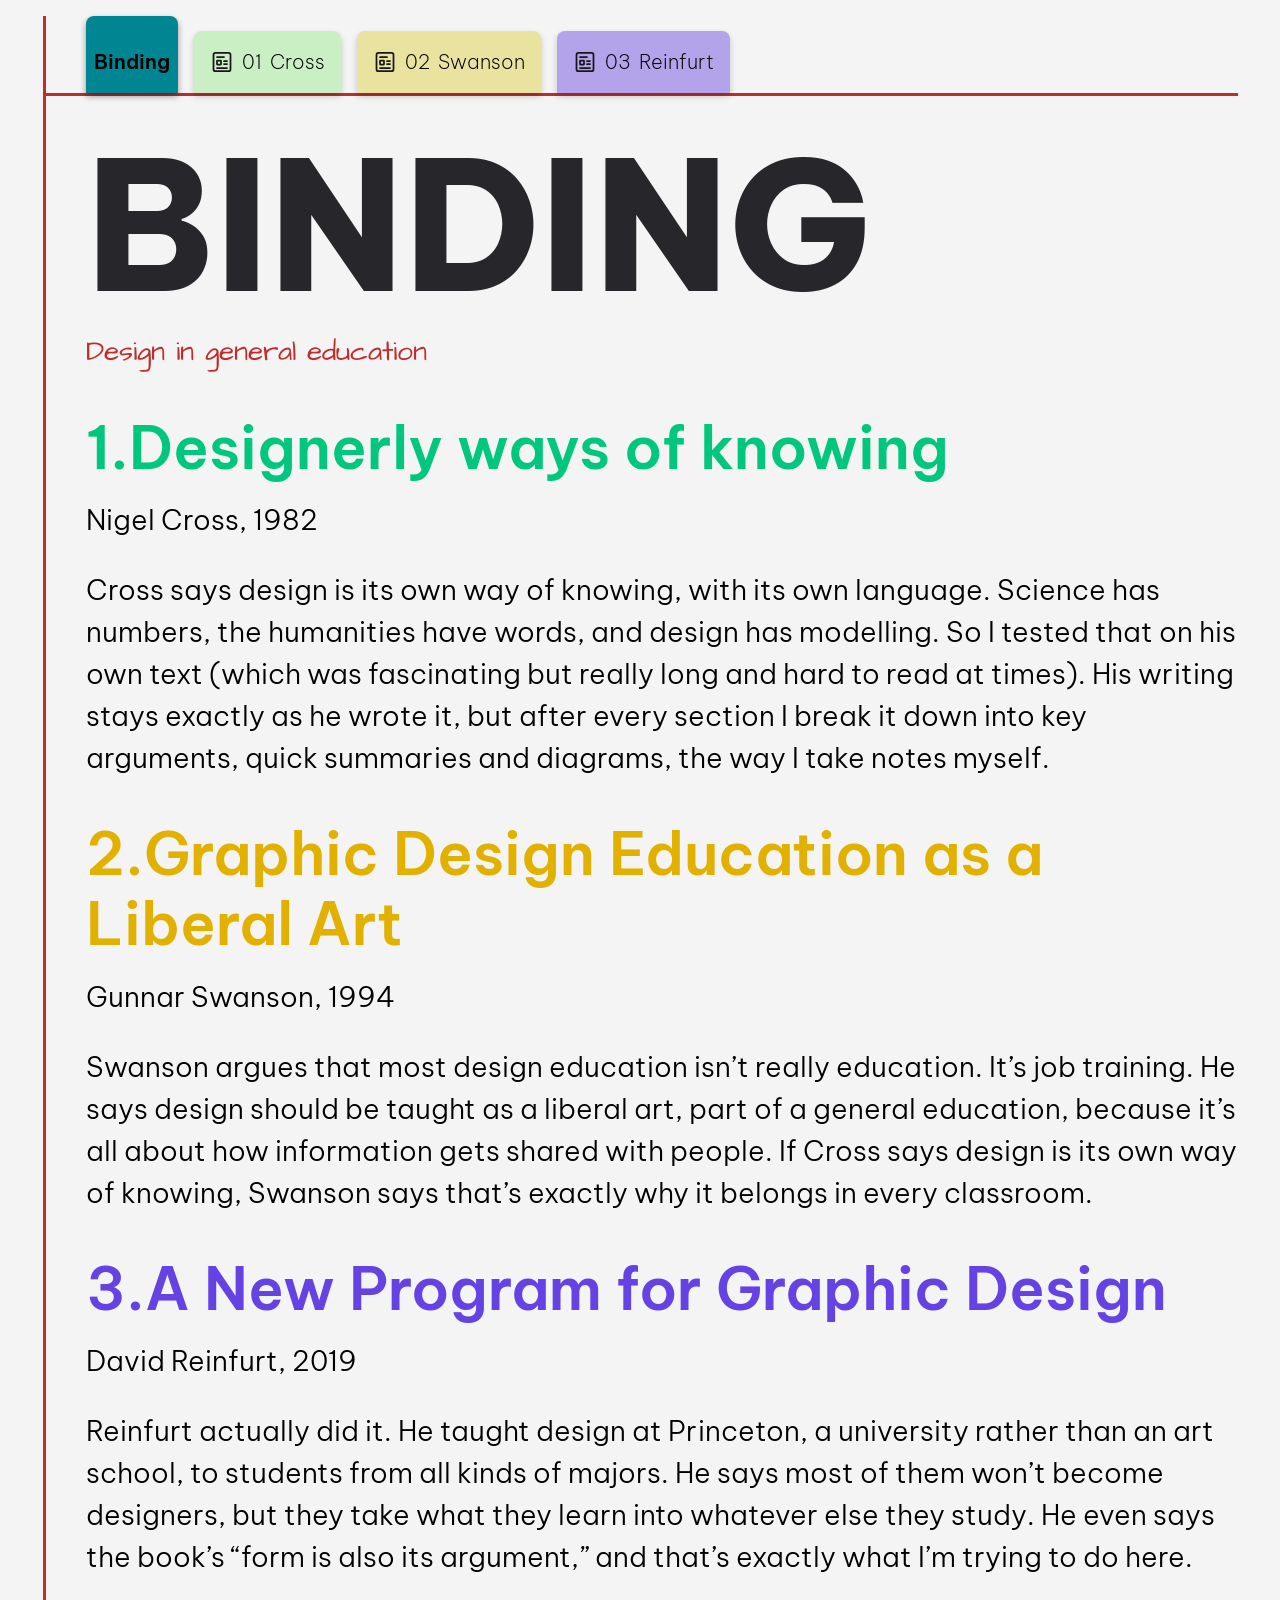
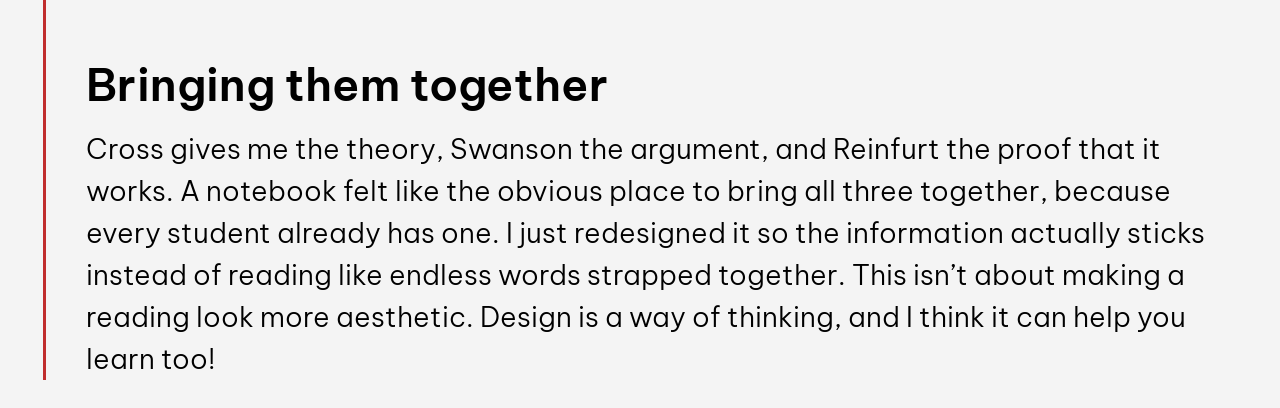
==== commit df8e2aa2: "Added holes to home page and articles 2 and 3" ====
--- a/index.html
+++ b/index.html
@@ -18,6 +18,39 @@
 		<link href="https://fonts.googleapis.com/css2?family=Anton&family=Architects+Daughter&family=Be+Vietnam+Pro:ital,wght@0,100;0,200;0,300;0,400;0,500;0,600;0,700;0,800;0,900;1,100;1,200;1,300;1,400;1,500;1,600;1,700;1,800;1,900&family=Bricolage+Grotesque:opsz,wght@12..96,200..800&family=DM+Sans:ital,opsz,wght@0,9..40,100..1000;1,9..40,100..1000&family=Fjalla+One&family=Kalam:wght@300;400;700&family=Lora:ital,wght@0,400..700;1,400..700&family=Merriweather:ital,opsz,wght@0,18..144,300..900;1,18..144,300..900&family=Montserrat:ital,wght@0,100..900;1,100..900&family=Oswald:wght@200..700&family=Permanent+Marker&family=Playwrite+CU+Guides&family=Raleway:ital,wght@0,100..900;1,100..900&family=Roboto+Condensed:ital,wght@0,100..900;1,100..900&family=Roboto:ital,wght@0,100..900;1,100..900&display=swap" rel="stylesheet">
 	</head>
 	<body>
+		<div class="holes">
+			<span class="oval"></span>
+			<span></span>
+			<span></span>
+			<span></span>
+			<span></span>
+			<span class="oval"></span>
+			<span></span>
+			<span></span>
+			<span></span>
+			<span></span>
+			<span class="oval"></span>
+			<span></span>
+			<span></span>
+			<span></span>
+			<span></span>
+			<span class="oval"></span>
+			<span></span>
+			<span></span>
+			<span></span>
+			<span></span>
+			<span class="oval"></span>
+			<span></span>
+			<span></span>
+			<span></span>
+			<span></span>
+			<span class="oval"></span>
+			<span></span>
+			<span></span>
+			<span></span>
+			<span></span>
+			<span class="oval"></span>
+		</div>
 		<nav class="articles">
 			<ol>
 				<li>
--- a/styles/common.css
+++ b/styles/common.css
@@ -65,6 +65,7 @@
 --base-spacing-lrg: calc(1.5*var(--base-spacing));
 --paragraph-spacing:calc(2*var(--base-spacing));
 --section-spacing: calc(2.5*var(--paragraph-spacing));
+--divider-spacing: calc(1.5*var(--section-spacing));
 --content-indent: var(--paragraph-spacing);
 /* CIRCLE */
 --circle-size: 1.7em;
@@ -90,12 +91,13 @@
 	padding-inline-start: var(--paragraph-spacing);
 	position: relative;
 	margin-inline-start: var(--paragraph-spacing);
-
-	&::before {
+	padding-block-start: var(--divider-spacing);
+
+	/* &::before {
 		content: "";
-		display: none;
-
-		@media (width > 768px) {
+		display: none; */
+
+		/* @media (width > 768px) {
 			inset-inline-start: -4rem;
 			position: absolute;
 			inset-block-start: 0;
@@ -103,16 +105,19 @@
 			inline-size: var(--paragraph-spacing);
 			background-image: url("images/fighole3.png");
 			background-repeat: repeat;
-			/* https://developer.mozilla.org/en-US/docs/Web/CSS/Reference/Properties/background-repeat */
+			https://developer.mozilla.org/en-US/docs/Web/CSS/Reference/Properties/background-repeat
 			background-size: 100%;
 			display: block;
-				/* Makes the holes start further from the margin when on a larger screen  */
-		}
-	}
+				Makes the holes start further from the margin when on a larger screen
+		} */
+
+
 
 	@media (width > 768px) {
 		margin-inline: auto;
 		padding-inline-start: var(--section-spacing);
+		padding-block-start: 0;
+		/* So that the extra space for the holes goes away */
 		max-inline-size: clamp(40rem, 90vw , var(--page-max-laptop));
 			/* Range of values between a defined minimum bound and a maximum bound. */
 			/* https://typography-interaction-2627.github.io/topic/responsive/#clamp */
@@ -187,13 +192,12 @@
 
 	ol {
 		display: flex;
-		flex-wrap: wrap;
 		align-items: flex-end;
-		column-gap: var(--base-spacing);
-		padding: 0;
+		column-gap: var(--paragraph-spacing);
 		padding-inline-start: var(--paragraph-spacing);
 		margin-block-start: 0;
 		margin-block-end: 0;
+		/* top red margin */
 		margin-inline-start: calc(-1 * var(--paragraph-spacing));
 		border-block-end: solid var(--accent-red) 0.2rem;
 
@@ -259,7 +263,7 @@
 	.tab-number {
 		display: none;
 
-		@media (width > 768px) {
+		@media (width > 768px){
 		display: inline;
 		font-family: var(--primary-typeface);
 		color: var(--primary-black);
@@ -505,6 +509,7 @@
 		aspect-ratio: 1;
 			/* It allows you to define the desired width-to-height ratio of an element's box. */
 			/* https://chatgpt.com/s/t_6afd2b8ce5348191ac2d910359eb8828 */
+			/* https://developer.mozilla.org/en-US/docs/Web/CSS/Reference/Properties/aspect-ratio */
 			/* To avoid the circle changing shape as the screen gets responsive and not take up the width of the container */
 		color: var(--primary-green);
 		font-family: var(--heading-typeface);
@@ -604,6 +609,51 @@
 	}
 }
 
+.holes {
+	position: absolute;
+	inset-block-start: var(--paragraph-spacing);
+	inset-inline: var(--base-spacing);
+	display: flex;
+	justify-content: space-evenly;
+
+	@media (width > 768px) {
+		inset: 0;
+		flex-direction: column;
+		inset-inline-start: -5rem;
+		inset-inline-end: auto;
+		justify-content: space-evenly;
+	}
+
+	span {
+		inline-size: 1.5rem;
+		block-size: 1.5rem;
+		border-radius: 50%;
+		background-color: var(--background-opt1);
+		box-shadow: inset 0 0.3rem 0.5rem rgb(0 0 0/20%);
+			/* https://developer.mozilla.org/en-US/docs/Web/CSS/Reference/Properties/box-shadow */
+		&:nth-child(n + 10) {
+			display: none;
+
+			@media (width > 768px) {
+				display: block;
+			}
+		}
+	}
+
+	span.oval {
+		display: none;
+
+		@media (width > 768px) {
+			display: block;
+			inline-size: 1.5rem;
+			block-size: 4rem;
+			border-radius: 40%;
+			background-color: var(--background-opt1);
+			box-shadow: inset 0 0.3rem 0.4rem rgb(0 0 0/20%);
+		}
+	}
+}
+
 
 
 
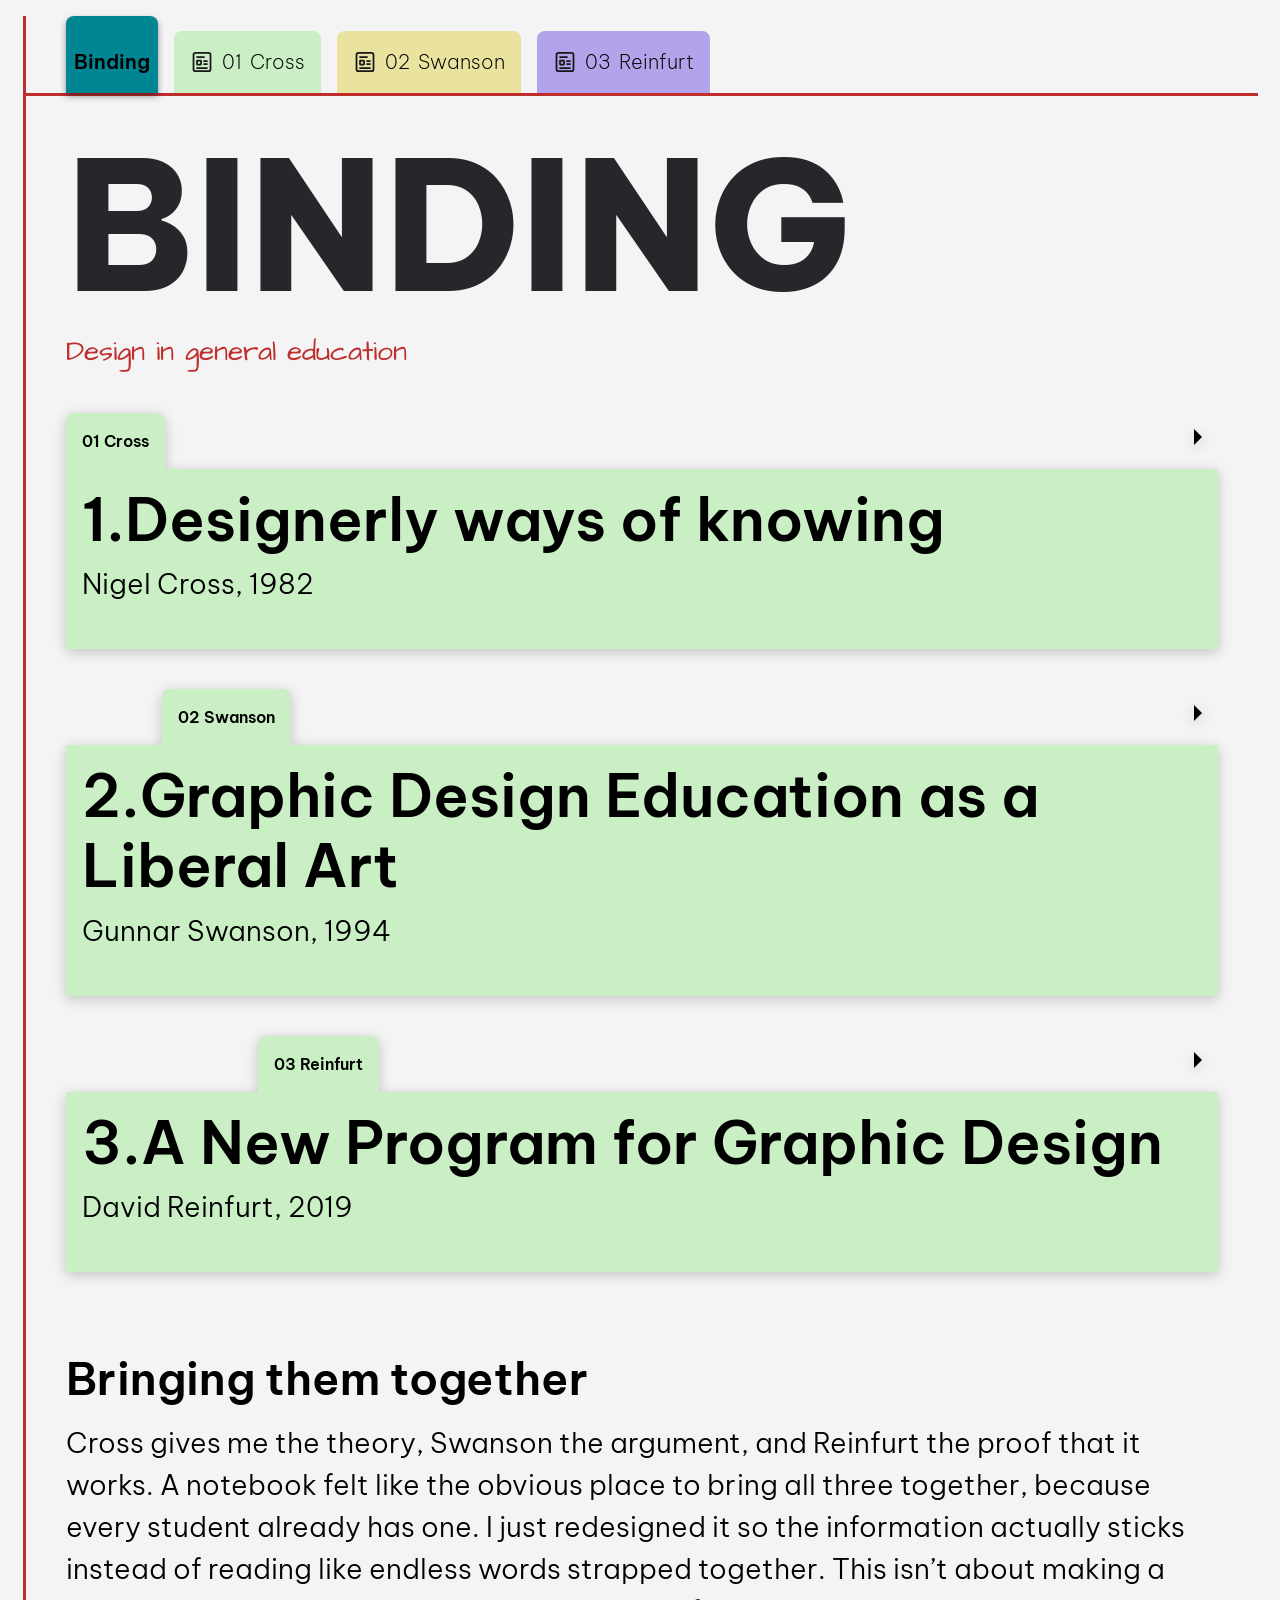
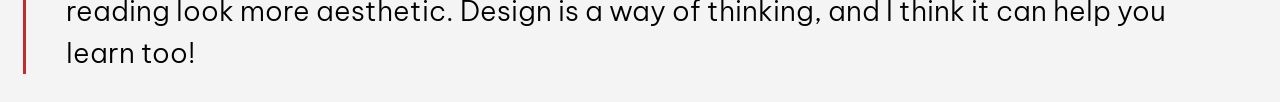
==== commit 4f931787: "Folders on the home page" ====
--- a/index.html
+++ b/index.html
@@ -83,30 +83,71 @@
 		<main>
 			<h1>Binding</h1>
 			<p class="theme">Design in general education</p>
-			<section class="reading-cross">
+
+			<details class="divider cross">
+				<summary>
+					<span class="section-number">01 Cross</span>
+					<div class="divider-title">
+						<h2 class="dwok">1.Designerly ways of knowing</h2>
+						<p class="author-title">Nigel Cross, 1982</p>
+					</div>
+				</summary>
+				<div class="divider-more">
+					<p>Cross says design is its own way of knowing, with its own language. Science has numbers, the humanities have words, and design has modelling. So I tested that on his own text (which was fascinating but really long and hard to read at times). His writing stays exactly as he wrote it, but after every section I break it down into key arguments, quick summaries and diagrams, the way I take notes myself.</p>
+					<a href="a1-cross/index.html">View full article</a>
+				</div>
+			</details>
+
+			<details class="divider swanson">
+				<summary>
+					<span class="section-number">02 Swanson</span>
+					<div class="divider-title">
+						<h2 class="gdeaala">2.Graphic Design Education as a Liberal Art</h2>
+						<p class="author-title">Gunnar Swanson, 1994</p>
+					</div>
+				</summary>
+				<div class="divider-more">
+					<p>Swanson argues that most design education isn’t really education. It’s job training. He says design should be taught as a liberal art, part of a general education, because it’s all about how information gets shared with people. If Cross says design is its own way of knowing, Swanson says that’s exactly why it belongs in every classroom.</p>
+					<a href="a2-swanson/index.html">View full article</a>
+				</div>
+			</details>
+
+			<details class="divider reinfurt">
+				<summary>
+					<span class="section-number">03 Reinfurt</span>
+					<div class="divider-title">
+						<h2 class="anpfgd">3.A New Program for Graphic Design</h2>
+						<p class="author-title">David Reinfurt, 2019</p>
+					</div>
+				</summary>
+				<div class="divider-more">
+					<p>Reinfurt actually did it. He taught design at Princeton, a university rather than an art school, to students from all kinds of majors. He says most of them won’t become designers, but they take what they learn into whatever else they study. He even says the book’s “form is also its argument,” and that’s exactly what I’m trying to do here.</p>
+					<a href="a3-reinfurt/index.html">View full article</a>
+				</div>
+			</details>
+
+			<!-- <section class="reading-cross">
 				<div class="reading-title">
-					<!-- <span class="section-number">01</span> -->
 					<h2 class="dwok">1.Designerly ways of knowing</h2>
 					<p class="author-title">Nigel Cross, 1982</p>
 					<p>Cross says design is its own way of knowing, with its own language. Science has numbers, the humanities have words, and design has modelling. So I tested that on his own text (which was fascinating but really long and hard to read at times). His writing stays exactly as he wrote it, but after every section I break it down into key arguments, quick summaries and diagrams, the way I take notes myself.</p>
 				</div>
-			</section>
-			<section class="reading-Swanson">
+			</section> -->
+			<!-- <section class="reading-swanson">
 				<div class="reading-title">
-					<!-- <span class="section-number">02</span> -->
 					<h2 class="gdeaala">2.Graphic Design Education as a Liberal Art</h2>
 					<p class="author-title">Gunnar Swanson, 1994</p>
 					<p>Swanson argues that most design education isn’t really education. It’s job training. He says design should be taught as a liberal art, part of a general education, because it’s all about how information gets shared with people. If Cross says design is its own way of knowing, Swanson says that’s exactly why it belongs in every classroom.</p>
 				</div>
-			</section>
-			<section class="reading-reinfurt">
+			</section> -->
+			<!-- <section class="reading-reinfurt">
 				<div class="reading-title">
-					<!-- <span class="section-number">03</span> -->
 					<h2 class="anpfgd">3.A New Program for Graphic Design</h2>
 					<p class="author-title">David Reinfurt, 2019</p>
 					<p>Reinfurt actually did it. He taught design at Princeton, a university rather than an art school, to students from all kinds of majors. He says most of them won’t become designers, but they take what they learn into whatever else they study. He even says the book’s “form is also its argument,” and that’s exactly what I’m trying to do here.</p>
 				</div>
-			</section>
+			</section> -->
+
 			<section class="combining">
 				<h3>Bringing them together</h3>
 				<p>Cross gives me the theory, Swanson the argument, and Reinfurt the proof that it works. A notebook felt like the obvious place to bring all three together, because every student already has one. I just redesigned it so the information actually sticks instead of reading like endless words strapped together. This isn’t about making a reading look more aesthetic. Design is a way of thinking, and I think it can help you learn too! </p>
--- a/styles/common.css
+++ b/styles/common.css
@@ -44,7 +44,7 @@
 --metadata: calc(1.3*var(--text-md));
 --subheading-xsm: var(--metadata);
 --subheading-sm: var(--text-lrg);
---subheading-lrg: calc(1.3* var(--subheading-sm));
+--subheading-lrg: calc(1.2* var(--subheading-sm));
 --heading: var(--text-xlrg);
 --heading-lrg: var(--text-xxlrg);
 /* LEADING */
@@ -82,7 +82,6 @@
 	background-color: var(--background-opt1);
 	color: var(--primary-black);
 	max-inline-size: var(--page-max-phone);
-	margin-inline: auto;
 	font-family: var(--primary-typeface);
 	font-weight: var(--regular-wt);
 	line-height: var(--relaxed);
@@ -90,7 +89,6 @@
 	border-inline-start: solid var(--accent-red) 0.2rem;
 	padding-inline-start: var(--paragraph-spacing);
 	position: relative;
-	margin-inline-start: var(--paragraph-spacing);
 	padding-block-start: var(--divider-spacing);
 
 	/* &::before {
@@ -114,14 +112,55 @@
 
 
 	@media (width > 768px) {
-		margin-inline: auto;
-		padding-inline-start: var(--section-spacing);
+		/* margin-inline: auto; */
+		padding-inline: var(--section-spacing);
 		padding-block-start: 0;
 		/* So that the extra space for the holes goes away */
 		max-inline-size: clamp(40rem, 90vw , var(--page-max-laptop));
 			/* Range of values between a defined minimum bound and a maximum bound. */
 			/* https://typography-interaction-2627.github.io/topic/responsive/#clamp */
 			/* setting the min, preferred value and max width of the screen respectively when the screen width goes over 768px */
+		border-inline-start: solid var(--accent-red) 0.2rem;
+	}
+
+	@media (width > 1200px) {
+		margin-inline: auto;
+	}
+}
+
+article {
+	background-color: var(--background-opt1);
+	margin-block-start: var(--paragraph-spacing);
+	transform-origin: left;
+	animation-name: page-turn;
+	animation-duration: 0.5s;
+	animation-timing-function: ease-out;
+	/* https://typography-interaction-2627.github.io/topic/advanced-css/#keyframes */
+}
+
+@keyframes page-turn {
+
+	from {
+		transform: perspective(140rem) rotateY(-90deg);
+		/* transform: skewY(50deg);
+		transform-origin: 90% -100%; */
+		/* display: none; */
+		/* transform: perspective(10rem); */
+		opacity: 0;
+	}
+	to {
+		transform: perspective(180rem) rotateY(0deg);
+		/* transform: skew(180deg); */
+		/* transform: perspective(120rem); */
+		opacity: 1;
+	}
+	/* https://typography-interaction-2627.github.io/topic/advanced-css/#transform-function */
+	/* https://chatgpt.com/share/6b07d44c-805c-83ea-807a-c24303e6161e */
+}
+
+@media (prefers-reduced-motion: no-preference) {
+	article {
+		animation-name: none;
 	}
 }
 
@@ -129,18 +168,19 @@
 	color: var(--primary-grey);
 	font-family:var(--primary-typeface);
 	font-weight: var(--extrabold-wt);
-	margin-block: var(--paragraph-spacing);
+	margin-block-start: var(--paragraph-spacing);
+	margin-block-end: var(--paragraph-spacing);
 	text-transform: uppercase;
 	line-height: var(--tight);
 
 	/* @media (width > 600px) { */
-		font-size: clamp(var(--subheading-lrg), 11vw , var(--heading-lrg));
+		font-size: clamp(var(--subheading-lrg), 10vw , var(--heading-lrg));
 
 	span{
 		/* padding-inline: 0.5rem; */
 		font-family: var(--accent-typeface);
-		font-size: clamp(var(--subheading-lrg), 11vw , var(--heading-lrg));
-		letter-spacing: 0.2em;
+		font-size: clamp(var(--subheading-lrg), 10vw , var(--heading-lrg));
+		letter-spacing: 0.1em;
 		display: inline-block;
 		/* so that rotate works on an inline element */
 		rotate: -2deg;
@@ -151,12 +191,11 @@
 	color: var(--primary-black);
 	font-family:var(--primary-typeface);
 	font-weight: var(--bold-wt);
-	margin-block-start: var(--section-spacing);
-	margin-block-end: var(--paragraph-spacing);
 }
 
 h2 {
-	font-size: clamp(var(--subheading-xsm), 6vw , var(--subheading-lrg));
+	margin-block: var(--section-spacing);
+	font-size: clamp(var(--subheading-xsm), 4vw , var(--subheading-lrg));
 	line-height: var(--regular);
 		/* Fluid line height */
 		/* https://chatgpt.com/share/6af3a830-91dc-83ea-9ccd-0fc8346de80f */
@@ -164,7 +203,8 @@
 	}
 
 h3 {
-	font-size: clamp(var(--metadata), 6vw , var(--subheading-sm));
+	margin-block: var(--paragraph-spacing);
+	font-size: clamp(var(--metadata), 4vw , var(--subheading-sm));
 	line-height: var(--regular);
 }
 
@@ -193,17 +233,19 @@
 	ol {
 		display: flex;
 		align-items: flex-end;
-		column-gap: var(--paragraph-spacing);
+		column-gap: var(--base-spacing);
 		padding-inline-start: var(--paragraph-spacing);
 		margin-block-start: 0;
 		margin-block-end: 0;
 		/* top red margin */
+		/* Removing the same amount of space given to the entire body by using negative paragraph spacing so the red line extends till the end */
 		margin-inline-start: calc(-1 * var(--paragraph-spacing));
 		border-block-end: solid var(--accent-red) 0.2rem;
 
 		@media (width > 768px) {
 			padding-inline-start: var(--section-spacing);
-			margin-inline-start: calc(-1 * var(--section-spacing));
+			margin-inline: calc(-1 * var(--section-spacing));
+			column-gap: var(--paragraph-spacing);
 		}
 	}
 
@@ -217,7 +259,7 @@
 		font-size: var(--references);
 		color: var(--primary-black);
 		text-decoration-line: none;
-		box-shadow: 0 0.2rem 0.4rem rgb(0 0 0/20%);
+		  
 
 		@media (width > 768px) {
 			font-size: var(--content);
@@ -278,7 +320,6 @@
 
 	details {
 		background-color: var(--accent-pink);
-		/* background-color: var(--stickynote); */
 		margin-block-start: var(--section-spacing);
 		padding: var(--paragraph-spacing);
 		font-family: var(--accent-typeface);
@@ -320,6 +361,10 @@
 			margin: 0;
 			display: inline-block;
 			rotate: -1deg;
+
+			@media (width> 768px) {
+			font-size: calc(1.5*var(--content));
+			}
 		}
 
 		&[open] .triangle {
@@ -348,6 +393,7 @@
 			inset-block-start: -0.9rem;
 			inset-inline-start: 9rem;
 				/* https://typography-interaction-2627.github.io/topic/box-model/#absolute */
+				/* The little grey tape stays exactly where it is regardless of the size of the paper below */
 		}
 	}
 }
@@ -514,7 +560,11 @@
 		color: var(--primary-green);
 		font-family: var(--heading-typeface);
 		border: solid black 0.2rem;
-		border-radius: 50%;
+		/* border-radius: 50% ; */
+		border-radius: 55% 44% 47% 51% / 49% 46% 42% 52%;
+			/* property rounds the corners of an element's outer border edge */
+			/* https://developer.mozilla.org/en-US/docs/Web/CSS/Reference/Properties/border-radius */
+			/* To make the circle ever so wobbly! The 4 values represent the 4 corners of the box (first part is the horizontal axis of the curve and second four represent the vertical axis or height of the curves) */
 		padding: var(--base-spacing);
 	}
 
@@ -522,10 +572,10 @@
 		grid-column: span 6;
 	}
 
-	h2 {
+	/* h2 {
 		margin-block-start: 0;
 		margin-block-end: 0;
-	}
+	} */
 }
 
 .key-argument {
@@ -533,14 +583,22 @@
 	flex-direction: column;
 	row-gap: var(--paragraph-spacing);
 	font-family: var(--accent-typeface);
-
-	.note {
+	margin-block-start: var(--paragraph-spacing);
+
+	.note1, .note2 {
 		color: var(--accent-red);
 		font-size: var(--metadata);
-		rotate: -2.5deg;
-	}
-
-	.note-content {
+
+		&.note1 {
+			rotate: -2.5deg;
+		}
+		&.note2 {
+			rotate: 2deg;
+		}
+	}
+
+
+	.note-content1, .note-content2{
 		display:flex;
 		flex-direction: column;
 		row-gap: var(--base-spacing);
@@ -550,6 +608,14 @@
 		border-radius: 1rem;
 		font-size: var(--content);
 		max-inline-size: var(--page-max-keyargument);
+		rotate: -1deg;
+
+		&.note-content1 {
+			rotate: -1deg;
+		}
+		&.note-content2 {
+			rotate: 1.5deg;
+		}
 
 		p.design {
 			font-size: calc(1.1*var(--metadata));
@@ -564,6 +630,8 @@
 			border: solid var(--primary-green) 0.1rem;
 			border-radius: 50%;
 			padding: var(--base-spacing);
+			white-space: nowrap;
+				/* https://typography-interaction-2627.github.io/topic/advanced-css/#white-space-nowrap-nobr-nbsp */
 		}
 	}
 
@@ -582,12 +650,14 @@
 		/* https://developer.mozilla.org/en-US/docs/Web/CSS/Reference/Properties/box-shadow */
 		/* Like text-shadow it creates a shadow around the box with vertical and horizontal offset and then blur. Followed by colour and the opacity */
 	padding: var(--paragraph-spacing);
-	rotate: -2deg;
+	/* rotate: -2deg; */
 	font-family: var(--accent-typeface);
 	font-size: var(--content);
 	line-height: var(--regular);
-	margin-block: var(--paragraph-spacing);
+	margin-block-start: var(--section-spacing);
+	margin-block-end: var(--divider-spacing);
 	max-inline-size: var(--page-max-sticky);
+
 	p {
 		margin-block-start: 0;
 	}
@@ -606,6 +676,81 @@
 		text-decoration: double underline;
 		display: inline-block;
 		rotate: -1deg;
+	}
+
+	&.sticky1 {
+		rotate: -5deg;
+		margin-inline-start: var(--section-spacing);
+	}
+	&.sticky2 {
+		rotate: 12deg;
+		margin-inline-start: var(--divider-spacing);
+	}
+
+	&.sticky3, &.wide{
+		rotate: 6deg;
+		margin-inline-start: var(--paragraph-spacing);
+	}
+	span.peel {
+		color: var(--accent-green);
+		margin-block: var(--paragraph-spacing);
+	}
+}
+
+.sticky-stack {
+	--peellength-y: 20rem;
+	--peeldistance-y: 17rem;
+	--peeldistance-x: 24rem;
+	cursor: pointer;
+	display: grid;
+	/* align-items: center; */
+	align-items: start;
+		/* https://developer.mozilla.org/en-US/docs/Web/CSS/Reference/Properties/align-items */
+
+	.sticky-note {
+		grid-column: 1;
+		grid-row: 1;
+			/* puts the notes in the same row and column */
+		margin-inline-start: var(--paragraph-spacing);
+		margin-block-end: var(--peellength-y);
+			/* Leaves enough space for the sticky to move down into  */
+	}
+
+	.sticky2 {
+		position:relative;
+		z-index: 1;
+			/* to overlap sticky2 over sticky1 */
+			/* https://developer.mozilla.org/en-US/docs/Web/CSS/Guides/Positioned_layout/Using_z-index */
+		/* margin-block-start: -10*; */
+		transition-delay: 0.5s;
+		transition-duration: 1.5s;
+		transition-property: translate;
+		transition-timing-function: ease-out;
+		/* transition-timing-function: steps(2, end); */
+			/* https://typography-interaction-2627.github.io/topic/advanced-css/#you-need-two-states-to-transition */
+	}
+
+	@media (width <= 768px) {
+		&:hover .sticky2 {
+			translate: 0 var(--peeldistance-y);
+				/* https://typography-interaction-2627.github.io/topic/advanced-css/#individual-properties */
+				/* https://developer.mozilla.org/en-US/docs/Web/CSS/Reference/Properties/translate */
+				/* First 0 because I don't want it to move sideways and Slightly lesser than (--peellenth) because I want some overlap */
+			/* rotate: 7deg; */
+		}
+	}
+
+	@media (width > 768px) {
+		.sticky-note {
+			/* grid-column: 1;
+			grid-row: 1; */
+			margin-inline-start: var(--section-spacing);
+			margin-block-end: var(--paragraph-spacing);
+		}
+
+		&:hover .sticky2 {
+		translate: var(--peeldistance-x) 0;
+		}
 	}
 }
 
@@ -619,7 +764,7 @@
 	@media (width > 768px) {
 		inset: 0;
 		flex-direction: column;
-		inset-inline-start: -5rem;
+		inset-inline-start: -4rem;
 		inset-inline-end: auto;
 		justify-content: space-evenly;
 	}
@@ -631,7 +776,8 @@
 		background-color: var(--background-opt1);
 		box-shadow: inset 0 0.3rem 0.5rem rgb(0 0 0/20%);
 			/* https://developer.mozilla.org/en-US/docs/Web/CSS/Reference/Properties/box-shadow */
-		&:nth-child(n + 10) {
+			/* The inset makes it an inner shadow so it looks like a hole */
+		&:nth-child(n + 11) {
 			display: none;
 
 			@media (width > 768px) {
